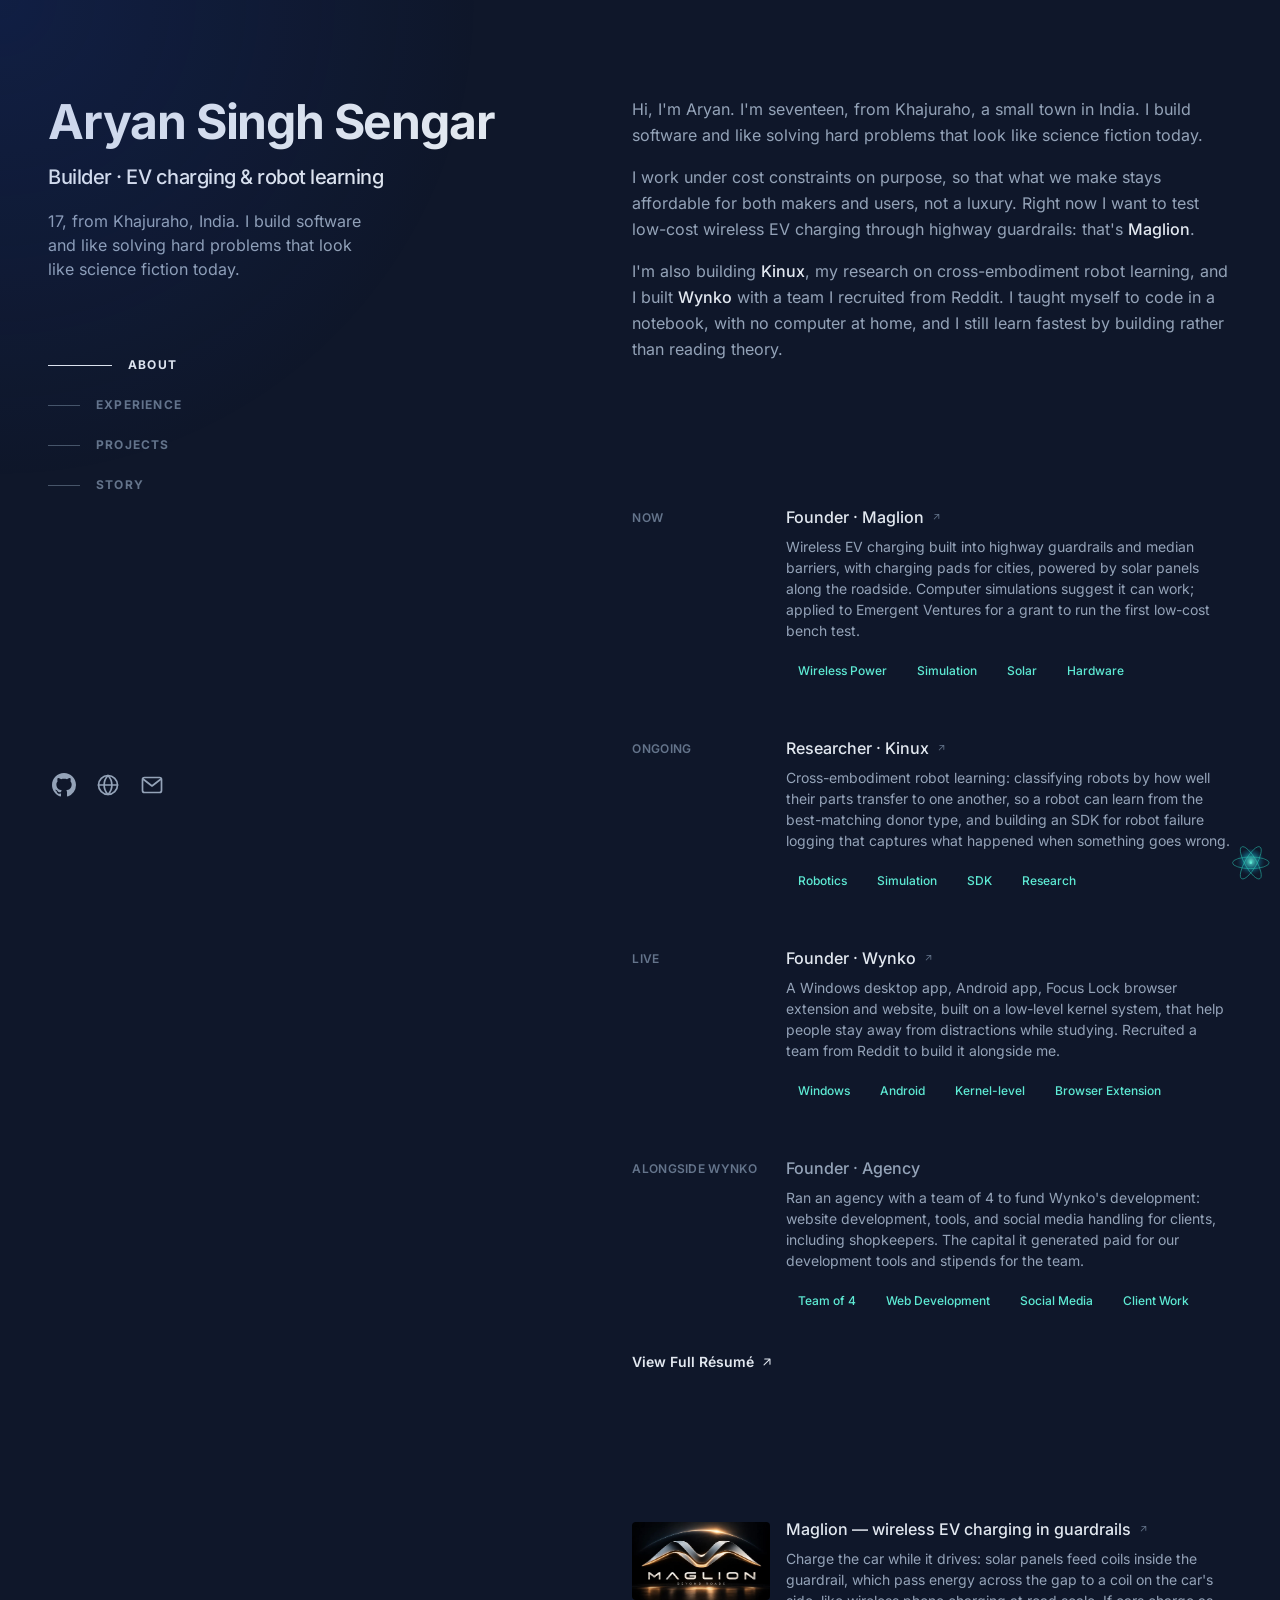
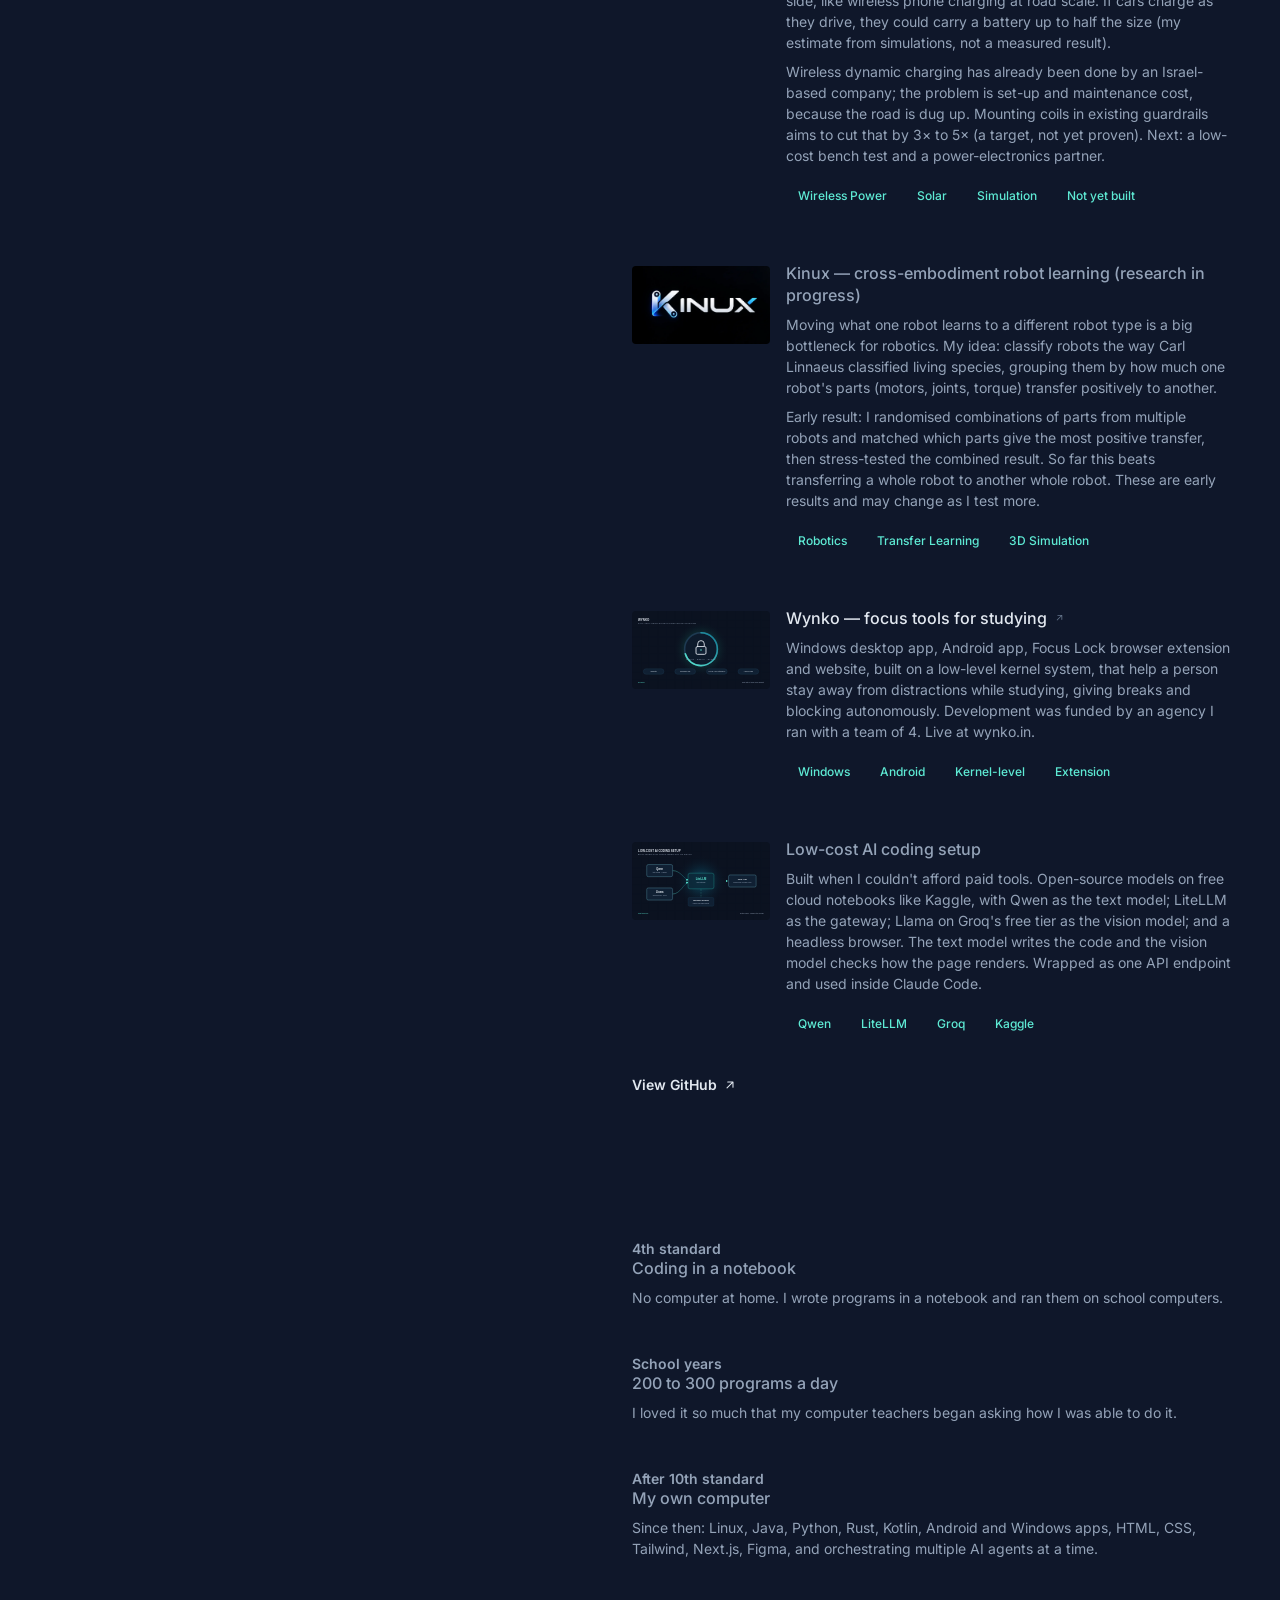
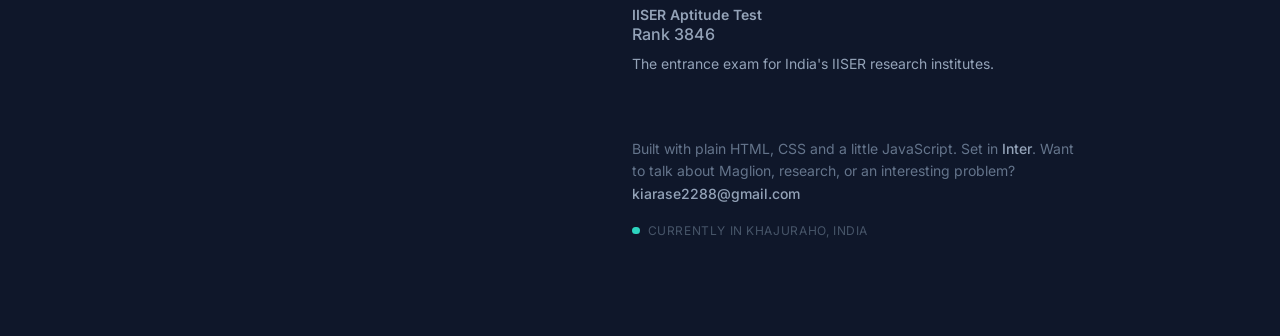
==== index.html @ 8db3374e "Name the robot learning research Kinux and add its logo Co-Authored-By: Claude Opus 5.5 <noreply@ant" ====
<!DOCTYPE html>
<html lang="en">
<head>
  <meta charset="utf-8" />
  <meta name="viewport" content="width=device-width, initial-scale=1" />
  <title>Aryan Singh Sengar — Builder</title>
  <meta name="description" content="Aryan Singh Sengar, 17, from Khajuraho, India. Building Maglion (wireless EV charging in highway guardrails), Wynko, and Kinux (cross-embodiment robot learning)." />
  <link rel="canonical" href="https://aryansengar.wynko.in/" />
  <meta name="theme-color" content="#0f172a" />
  <meta property="og:title" content="Aryan Singh Sengar — Builder" />
  <meta property="og:description" content="17-year-old builder from Khajuraho, India. Working on Maglion: wireless EV charging built into highway guardrails." />
  <meta property="og:url" content="https://aryansengar.wynko.in/" />
  <meta property="og:type" content="website" />
  <meta property="og:image" content="https://aryansengar.wynko.in/assets/maglion-hero.jpg" />
  <meta name="twitter:card" content="summary_large_image" />
  <link rel="icon" type="image/svg+xml" href="favicon.svg" />
  <link rel="preload" href="assets/fonts/inter-var.woff2" as="font" type="font/woff2" crossorigin />
  <link rel="stylesheet" href="assets/css/style.css" />
</head>
<body>
  <div class="spotlight" aria-hidden="true"></div>

  <div class="shell">
    <a class="skip-link" href="#content">Skip to Content</a>

    <div class="layout" id="layout">
      <header class="masthead">
        <div>
          <h1 class="name"><a href="#top" id="top">Aryan Singh Sengar</a></h1>
          <h2 class="role">Builder · EV charging &amp; robot learning</h2>
          <p class="tagline">
            17, from Khajuraho, India. I build software and like solving hard problems
            that look like science fiction today.
          </p>

          <nav class="section-nav" aria-label="In-page jump links">
            <ul>
              <li><a href="#about" class="nav-link is-active" data-section="about"><span class="nav-indicator" aria-hidden="true"></span><span class="nav-text">About</span></a></li>
              <li><a href="#experience" class="nav-link" data-section="experience"><span class="nav-indicator" aria-hidden="true"></span><span class="nav-text">Experience</span></a></li>
              <li><a href="#projects" class="nav-link" data-section="projects"><span class="nav-indicator" aria-hidden="true"></span><span class="nav-text">Projects</span></a></li>
              <li><a href="#story" class="nav-link" data-section="story"><span class="nav-indicator" aria-hidden="true"></span><span class="nav-text">Story</span></a></li>
            </ul>
          </nav>
        </div>

        <ul class="socials" aria-label="Links">
          <li>
            <a href="https://github.com/kratitocsy" target="_blank" rel="noreferrer noopener" aria-label="GitHub (opens in a new tab)" title="GitHub">
              <span class="sr-only">GitHub</span>
              <svg xmlns="http://www.w3.org/2000/svg" viewBox="0 0 16 16" fill="currentColor" aria-hidden="true"><path d="M8 0C3.58 0 0 3.58 0 8c0 3.54 2.29 6.53 5.47 7.59.4.07.55-.17.55-.38 0-.19-.01-.82-.01-1.49-2.01.37-2.53-.49-2.69-.94-.09-.23-.48-.94-.82-1.13-.28-.15-.68-.52-.01-.53.63-.01 1.08.58 1.23.82.72 1.21 1.87.87 2.33.66.07-.52.28-.87.51-1.07-1.78-.2-3.64-.89-3.64-3.95 0-.87.31-1.59.82-2.15-.08-.2-.36-1.02.08-2.12 0 0 .67-.21 2.2.82.64-.18 1.32-.27 2-.27.68 0 1.36.09 2 .27 1.53-1.04 2.2-.82 2.2-.82.44 1.1.16 1.92.08 2.12.51.56.82 1.27.82 2.15 0 3.07-1.87 3.75-3.65 3.95.29.25.54.73.54 1.48 0 1.07-.01 1.93-.01 2.2 0 .21.15.46.55.38A8.013 8.013 0 0 0 16 8c0-4.42-3.58-8-8-8Z"/></svg>
            </a>
          </li>
          <li>
            <a href="https://wynko.in" target="_blank" rel="noreferrer noopener" aria-label="Wynko (opens in a new tab)" title="Wynko">
              <span class="sr-only">Wynko</span>
              <svg xmlns="http://www.w3.org/2000/svg" viewBox="0 0 24 24" fill="none" stroke="currentColor" stroke-width="1.7" stroke-linecap="round" stroke-linejoin="round" aria-hidden="true"><circle cx="12" cy="12" r="9.5"/><path d="M2.5 12h19M12 2.5c2.6 2.7 3.9 5.9 3.9 9.5s-1.3 6.8-3.9 9.5c-2.6-2.7-3.9-5.9-3.9-9.5S9.4 5.2 12 2.5Z"/></svg>
            </a>
          </li>
          <li>
            <a href="mailto:kiarase2288@gmail.com" aria-label="Email" title="Email">
              <span class="sr-only">Email</span>
              <svg xmlns="http://www.w3.org/2000/svg" viewBox="0 0 24 24" fill="none" stroke="currentColor" stroke-width="1.7" stroke-linecap="round" stroke-linejoin="round" aria-hidden="true"><rect x="2.5" y="4.5" width="19" height="15" rx="2"/><path d="m3 6 9 7 9-7"/></svg>
            </a>
          </li>
        </ul>
      </header>

      <main id="content" class="content">
        <section id="about" class="section" aria-label="About me">
          <div class="section-head"><h2>About</h2></div>
          <div class="prose">
            <p>
              Hi, I'm Aryan. I'm seventeen, from Khajuraho, a small town in India. I build
              software and like solving hard problems that look like science fiction today.
            </p>
            <p>
              I work under cost constraints on purpose, so that what we make stays affordable
              for both makers and users, not a luxury. Right now I want to test low-cost wireless
              EV charging through highway guardrails: that's <a href="#projects">Maglion</a>.
            </p>
            <p>
              I'm also building <a href="#projects">Kinux</a>, my research on cross-embodiment robot learning, and I
              built <a href="https://wynko.in" target="_blank" rel="noreferrer noopener">Wynko</a>
              with a team I recruited from Reddit. I taught myself to code in a notebook, with
              no computer at home, and I still learn fastest by building rather than reading theory.
            </p>
          </div>
        </section>

        <section id="experience" class="section" aria-label="What I've done">
          <div class="section-head"><h2>Experience</h2></div>
          <div>
            <ol class="entry-list">
              <li>
                <article class="entry">
                  <header class="entry-date">Now</header>
                  <div class="entry-body">
                    <h3>
                      <a class="entry-link" href="#projects">
                        <span class="entry-title">Founder · <span class="entry-org">Maglion</span></span>
                      </a>
                    </h3>
                    <p>
                      Wireless EV charging built into highway guardrails and median barriers, with
                      charging pads for cities, powered by solar panels along the roadside. Computer
                      simulations suggest it can work; applied to Emergent Ventures for a grant to
                      run the first low-cost bench test.
                    </p>
                    <ul class="pills" aria-label="Areas">
                      <li>Wireless Power</li>
                      <li>Simulation</li>
                      <li>Solar</li>
                      <li>Hardware</li>
                    </ul>
                  </div>
                </article>
              </li>

              <li>
                <article class="entry">
                  <header class="entry-date">Ongoing</header>
                  <div class="entry-body">
                    <h3>
                      <a class="entry-link" href="#projects">
                        <span class="entry-title">Researcher · <span class="entry-org">Kinux</span></span>
                      </a>
                    </h3>
                    <p>
                      Cross-embodiment robot learning: classifying robots by how well their parts transfer to one another, so a robot
                      can learn from the best-matching donor type, and building an SDK for robot
                      failure logging that captures what happened when something goes wrong.
                    </p>
                    <ul class="pills" aria-label="Areas">
                      <li>Robotics</li>
                      <li>Simulation</li>
                      <li>SDK</li>
                      <li>Research</li>
                    </ul>
                  </div>
                </article>
              </li>

              <li>
                <article class="entry">
                  <header class="entry-date">Live</header>
                  <div class="entry-body">
                    <h3>
                      <a class="entry-link" href="https://wynko.in" target="_blank" rel="noreferrer noopener">
                        <span class="entry-title">Founder · <span class="entry-org">Wynko</span></span>
                      </a>
                    </h3>
                    <p>
                      A Windows desktop app, Android app, Focus Lock browser extension and website,
                      built on a low-level kernel system, that help people stay away from distractions
                      while studying. Recruited a team from Reddit to build it alongside me.
                    </p>
                    <ul class="pills" aria-label="Areas">
                      <li>Windows</li>
                      <li>Android</li>
                      <li>Kernel-level</li>
                      <li>Browser Extension</li>
                    </ul>
                  </div>
                </article>
              </li>

              <li>
                <article class="entry">
                  <header class="entry-date">Alongside Wynko</header>
                  <div class="entry-body">
                    <h3>
                      <span class="entry-title">Founder · <span class="entry-org">Agency</span></span>
                    </h3>
                    <p>
                      Ran an agency with a team of 4 to fund Wynko's development: website development,
                      tools, and social media handling for clients, including shopkeepers. The capital it
                      generated paid for our development tools and stipends for the team.
                    </p>
                    <ul class="pills" aria-label="Areas">
                      <li>Team of 4</li>
                      <li>Web Development</li>
                      <li>Social Media</li>
                      <li>Client Work</li>
                    </ul>
                  </div>
                </article>
              </li>
            </ol>

            <a class="inline-link" href="resume.html" target="_blank" rel="noreferrer noopener">
              View Full Résumé
              <svg xmlns="http://www.w3.org/2000/svg" viewBox="0 0 20 20" fill="currentColor" aria-hidden="true"><path fill-rule="evenodd" d="M5.22 14.78a.75.75 0 0 0 1.06 0l7.22-7.22v5.69a.75.75 0 0 0 1.5 0v-7.5a.75.75 0 0 0-.75-.75h-7.5a.75.75 0 0 0 0 1.5h5.69l-7.22 7.22a.75.75 0 0 0 0 1.06Z" clip-rule="evenodd"/></svg>
            </a>
          </div>
        </section>

        <section id="projects" class="section" aria-label="Selected projects">
          <div class="section-head"><h2>Projects</h2></div>
          <div>
            <ul class="entry-list project-list">
              <li>
                <article class="project">
                  <div class="project-body">
                    <h3>
                      <a class="entry-link" href="assets/maglion-concept.jpg" target="_blank" rel="noreferrer noopener">
                        <span class="entry-title">Maglion — wireless EV charging in guardrails</span>
                      </a>
                    </h3>
                    <p>
                      Charge the car while it drives: solar panels feed coils inside the guardrail,
                      which pass energy across the gap to a coil on the car's side, like wireless phone
                      charging at road scale. If cars charge as they drive, they could carry a battery
                      up to half the size (my estimate from simulations, not a measured result).
                    </p>
                    <p>
                      Wireless dynamic charging has already been done by an Israel-based company; the
                      problem is set-up and maintenance cost, because the road is dug up. Mounting coils
                      in existing guardrails aims to cut that by 3× to 5× (a target, not yet proven).
                      Next: a low-cost bench test and a power-electronics partner.
                    </p>
                    <ul class="pills" aria-label="Areas">
                      <li>Wireless Power</li>
                      <li>Solar</li>
                      <li>Simulation</li>
                      <li>Not yet built</li>
                    </ul>
                  </div>
                  <img class="project-thumb" src="assets/maglion-hero.jpg" alt="Maglion logo: Beyond Roads" width="1600" height="1067" />
                </article>
              </li>

              <li>
                <article class="project">
                  <div class="project-body">
                    <h3>
                      <span class="entry-title">Kinux — cross-embodiment robot learning (research in progress)</span>
                    </h3>
                    <p>
                      Moving what one robot learns to a different robot type is a big bottleneck for
                      robotics. My idea: classify robots the way Carl Linnaeus classified living species,
                      grouping them by how much one robot's parts (motors, joints, torque) transfer
                      positively to another.
                    </p>
                    <p>
                      Early result: I randomised combinations of parts from multiple robots and matched
                      which parts give the most positive transfer, then stress-tested the combined result.
                      So far this beats transferring a whole robot to another whole robot. These are early
                      results and may change as I test more.
                    </p>
                    <ul class="pills" aria-label="Areas">
                      <li>Robotics</li>
                      <li>Transfer Learning</li>
                      <li>3D Simulation</li>
                    </ul>
                  </div>
                  <img class="project-thumb" src="assets/img/kinux.webp" alt="Kinux logo" width="1600" height="800" loading="lazy" decoding="async" />
                </article>
              </li>

              <li>
                <article class="project">
                  <div class="project-body">
                    <h3>
                      <a class="entry-link" href="https://wynko.in" target="_blank" rel="noreferrer noopener">
                        <span class="entry-title">Wynko — focus tools for studying</span>
                      </a>
                    </h3>
                    <p>
                      Windows desktop app, Android app, Focus Lock browser extension and website, built
                      on a low-level kernel system, that help a person stay away from distractions while
                      studying, giving breaks and blocking autonomously. Development was funded by an
                      agency I ran with a team of 4. Live at wynko.in.
                    </p>
                    <ul class="pills" aria-label="Areas">
                      <li>Windows</li>
                      <li>Android</li>
                      <li>Kernel-level</li>
                      <li>Extension</li>
                    </ul>
                  </div>
                  <img class="project-thumb" src="assets/img/wynko.svg" alt="Wynko focus timer with a lock, across website, Windows, extension and Android" width="1600" height="900" loading="lazy" decoding="async" />
                </article>
              </li>

              <li>
                <article class="project">
                  <div class="project-body">
                    <h3>
                      <span class="entry-title">Low-cost AI coding setup</span>
                    </h3>
                    <p>
                      Built when I couldn't afford paid tools. Open-source models on free cloud notebooks
                      like Kaggle, with Qwen as the text model; LiteLLM as the gateway; Llama on Groq's
                      free tier as the vision model; and a headless browser. The text model writes the
                      code and the vision model checks how the page renders. Wrapped as one API endpoint
                      and used inside Claude Code.
                    </p>
                    <ul class="pills" aria-label="Tools">
                      <li>Qwen</li>
                      <li>LiteLLM</li>
                      <li>Groq</li>
                      <li>Kaggle</li>
                    </ul>
                  </div>
                  <img class="project-thumb" src="assets/img/ai-setup.svg" alt="Pipeline diagram: Qwen and Llama joined by LiteLLM, wrapped as one API" width="1600" height="900" loading="lazy" decoding="async" />
                </article>
              </li>
            </ul>

            <a class="inline-link" href="https://github.com/kratitocsy" target="_blank" rel="noreferrer noopener">
              View GitHub
              <svg xmlns="http://www.w3.org/2000/svg" viewBox="0 0 20 20" fill="currentColor" aria-hidden="true"><path fill-rule="evenodd" d="M5.22 14.78a.75.75 0 0 0 1.06 0l7.22-7.22v5.69a.75.75 0 0 0 1.5 0v-7.5a.75.75 0 0 0-.75-.75h-7.5a.75.75 0 0 0 0 1.5h5.69l-7.22 7.22a.75.75 0 0 0 0 1.06Z" clip-rule="evenodd"/></svg>
            </a>
          </div>
        </section>

        <section id="story" class="section" aria-label="My story">
          <div class="section-head"><h2>Story</h2></div>
          <div>
            <ul class="entry-list note-list">
              <li>
                <article class="note no-thumb">
                  <div class="note-body">
                    <p class="note-year">4th standard</p>
                    <h3><span class="entry-title">Coding in a notebook</span></h3>
                    <p>No computer at home. I wrote programs in a notebook and ran them on school computers.</p>
                  </div>
                </article>
              </li>
              <li>
                <article class="note no-thumb">
                  <div class="note-body">
                    <p class="note-year">School years</p>
                    <h3><span class="entry-title">200 to 300 programs a day</span></h3>
                    <p>I loved it so much that my computer teachers began asking how I was able to do it.</p>
                  </div>
                </article>
              </li>
              <li>
                <article class="note no-thumb">
                  <div class="note-body">
                    <p class="note-year">After 10th standard</p>
                    <h3><span class="entry-title">My own computer</span></h3>
                    <p>Since then: Linux, Java, Python, Rust, Kotlin, Android and Windows apps, HTML, CSS, Tailwind, Next.js, Figma, and orchestrating multiple AI agents at a time.</p>
                  </div>
                </article>
              </li>
              <li>
                <article class="note no-thumb">
                  <div class="note-body">
                    <p class="note-year">IISER Aptitude Test</p>
                    <h3><span class="entry-title">Rank 3846</span></h3>
                    <p>The entrance exam for India's IISER research institutes.</p>
                  </div>
                </article>
              </li>
            </ul>
          </div>
        </section>

        <footer class="site-footer">
          <p>
            Built with plain HTML, CSS and a little JavaScript. Set in
            <a href="https://rsms.me/inter/" target="_blank" rel="noreferrer noopener">Inter</a>.
            Want to talk about Maglion, research, or an interesting problem?
            <a href="mailto:kiarase2288@gmail.com">kiarase2288@gmail.com</a>
            <span class="footer-status"><span class="status-dot" aria-hidden="true"></span>Currently in Khajuraho, India</span>
          </p>
        </footer>
      </main>
    </div>
  </div>

  <div class="timetravel">
    <button class="timetravel-btn" type="button" id="timetravel-open" aria-haspopup="dialog" aria-expanded="false" aria-controls="timetravel-dialog">
      <span class="sr-only">Click to time travel</span>
      <svg class="timetravel-orb" xmlns="http://www.w3.org/2000/svg" viewBox="0 0 100 100" aria-hidden="true">
        <defs>
          <radialGradient id="orb" cx="50%" cy="45%" r="55%">
            <stop offset="0%" stop-color="#5eead4" stop-opacity=".95" />
            <stop offset="55%" stop-color="#0e7490" stop-opacity=".55" />
            <stop offset="100%" stop-color="#0f172a" stop-opacity="0" />
          </radialGradient>
        </defs>
        <circle cx="50" cy="50" r="34" fill="url(#orb)" />
        <g fill="none" stroke="currentColor" stroke-width="1.4" opacity=".8">
          <ellipse cx="50" cy="50" rx="44" ry="14" />
          <ellipse cx="50" cy="50" rx="44" ry="14" transform="rotate(60 50 50)" />
          <ellipse cx="50" cy="50" rx="44" ry="14" transform="rotate(120 50 50)" />
        </g>
        <circle cx="50" cy="50" r="3" fill="#5eead4" />
      </svg>
    </button>
  </div>

  <dialog class="dialog" id="timetravel-dialog" aria-labelledby="timetravel-title">
    <div class="dialog-inner">
      <button class="dialog-close" type="button" id="timetravel-close" aria-label="Close time travel dialog">
        <svg xmlns="http://www.w3.org/2000/svg" viewBox="0 0 20 20" fill="currentColor" aria-hidden="true"><path d="M6.28 5.22a.75.75 0 0 0-1.06 1.06L8.94 10l-3.72 3.72a.75.75 0 1 0 1.06 1.06L10 11.06l3.72 3.72a.75.75 0 1 0 1.06-1.06L11.06 10l3.72-3.72a.75.75 0 0 0-1.06-1.06L10 8.94Z"/></svg>
      </button>
      <p class="dialog-eyebrow">Time travel</p>
      <h2 id="timetravel-title">Where it started</h2>
      <p class="dialog-copy">
        Before this site, there was a notebook. I wrote programs on paper and ran them
        on school computers, years before I had a computer of my own.
      </p>
      <ol class="timeline">
        <li><span>4th std</span><p>Programs written in a notebook, run on school computers.</p></li>
        <li><span>School</span><p>200 to 300 programs a day, until teachers asked how.</p></li>
        <li><span>10th std+</span><p>My own computer. Wynko, and an agency with a team of 4 to fund it.</p></li>
        <li><span>Now</span><p>Maglion and Kinux. This page. You are here.</p></li>
      </ol>
      <div class="dialog-actions">
        <button class="btn btn-primary" type="button" id="retro-toggle" aria-pressed="false">Engage CRT mode</button>
        <button class="btn btn-ghost" type="button" id="timetravel-dismiss">Back to today</button>
      </div>
    </div>
  </dialog>

  <script src="assets/js/main.js" defer></script>
</body>
</html>
---- assets/css/style.css ----
@font-face {
  font-family: 'Inter';
  font-style: normal;
  font-weight: 100 900;
  font-display: swap;
  src: url('../fonts/inter-var.woff2') format('woff2-variations');
}

:root {
  --slate-900: 15 23 42;
  --slate-800: 30 41 59;
  --slate-700: 51 65 85;
  --slate-600: 71 85 105;
  --slate-500: 100 116 139;
  --slate-400: 148 163 184;
  --slate-300: 203 213 225;
  --slate-200: 226 232 240;
  --teal-300: 94 234 212;
  --teal-400: 45 212 191;
  --teal-900: 19 78 74;

  --bg: rgb(var(--slate-900));
  --text: rgb(var(--slate-400));
  --text-strong: rgb(var(--slate-200));
  --accent: rgb(var(--teal-300));
  --rule: rgb(var(--slate-600));

  --shell-max: 1280px;
  --pad-x: 1.5rem;
  --pad-y: 3rem;

  --ease: cubic-bezier(0.22, 1, 0.36, 1);

  --arrow: url("data:image/svg+xml,%3Csvg xmlns='http://www.w3.org/2000/svg' viewBox='0 0 20 20'%3E%3Cpath fill='black' fill-rule='evenodd' d='M5.22 14.78a.75.75 0 0 0 1.06 0l7.22-7.22v5.69a.75.75 0 0 0 1.5 0v-7.5a.75.75 0 0 0-.75-.75h-7.5a.75.75 0 0 0 0 1.5h5.69l-7.22 7.22a.75.75 0 0 0 0 1.06Z' clip-rule='evenodd'/%3E%3C/svg%3E");
}

@media (min-width: 768px) {
  :root { --pad-x: 3rem; --pad-y: 4rem; }
}

*,
*::before,
*::after { box-sizing: border-box; }

html {
  line-height: 1.5;
  -webkit-text-size-adjust: 100%;
  scroll-behavior: smooth;
}

body {
  margin: 0;
  background-color: var(--bg);
  color: var(--text);
  font-family: 'Inter', -apple-system, BlinkMacSystemFont, 'Segoe UI', Helvetica, Arial, sans-serif;
  font-size: 1rem;
  line-height: 1.625;
  -webkit-font-smoothing: antialiased;
  -moz-osx-font-smoothing: grayscale;
  overflow-x: hidden;
}

::selection {
  background-color: rgb(var(--teal-300));
  color: rgb(var(--teal-900));
}

h1, h2, h3, p, ul, ol, figure { margin: 0; }
ul, ol { padding: 0; list-style: none; }
img { max-width: 100%; height: auto; display: block; }
a { color: inherit; text-decoration: none; }
button { font: inherit; color: inherit; background: none; border: 0; cursor: pointer; }

.sr-only {
  position: absolute;
  width: 1px;
  height: 1px;
  padding: 0;
  margin: -1px;
  overflow: hidden;
  clip: rect(0, 0, 0, 0);
  white-space: nowrap;
  border-width: 0;
}

.skip-link {
  position: absolute;
  left: 0;
  top: 0;
  z-index: 60;
  transform: translateY(-120%);
  background-color: #eab308;
  color: rgb(var(--slate-900));
  padding: 0.75rem 1rem;
  font-size: 0.875rem;
  font-weight: 700;
  text-transform: uppercase;
  letter-spacing: 0.1em;
  border-radius: 0.25rem;
  transition: transform 0.15s var(--ease);
}
.skip-link:focus-visible { transform: translateY(0); }

:focus-visible {
  outline: 2px solid rgb(var(--teal-300));
  outline-offset: 3px;
  border-radius: 2px;
}

.spotlight {
  pointer-events: none;
  position: fixed;
  inset: 0;
  z-index: 30;
  transition: background 300ms linear;
  background: radial-gradient(
    600px circle at var(--spot-x, 0px) var(--spot-y, 0px),
    rgba(29, 78, 216, 0.15),
    transparent 80%
  );
}

.shell {
  position: relative;
  margin: 0 auto;
  min-height: 100vh;
  max-width: var(--shell-max);
  padding: var(--pad-y) var(--pad-x);
}

.layout {
  animation: fade-up 0.8s var(--ease) both;
}

@keyframes fade-up {
  from { opacity: 0; transform: translateY(6px); }
  to { opacity: 1; transform: none; }
}

/* ---------- Masthead ---------- */

.masthead .name {
  font-size: 2.25rem;
  line-height: 1.1;
  font-weight: 700;
  letter-spacing: -0.025em;
  color: var(--text-strong);
}
.masthead .name a { color: inherit; }

.masthead .role {
  margin-top: 0.75rem;
  font-size: 1.125rem;
  font-weight: 500;
  letter-spacing: -0.025em;
  color: var(--text-strong);
}

.masthead .tagline {
  margin-top: 1rem;
  max-width: 20rem;
  line-height: 1.5;
}

.section-nav { display: none; }
.section-nav ul { margin-top: 4rem; width: max-content; }
.nav-link {
  display: flex;
  align-items: center;
  padding: 0.75rem 0;
}
.nav-indicator {
  margin-right: 1rem;
  display: block;
  height: 1px;
  width: 2rem;
  background-color: rgb(var(--slate-600));
  transition: width 0.2s var(--ease), background-color 0.2s var(--ease);
}
.nav-text {
  font-size: 0.75rem;
  font-weight: 700;
  line-height: 1rem;
  text-transform: uppercase;
  letter-spacing: 0.1em;
  color: rgb(var(--slate-500));
  transition: color 0.2s var(--ease);
}
.nav-link:hover .nav-indicator,
.nav-link:focus-visible .nav-indicator {
  width: 4rem;
  background-color: rgb(var(--slate-200));
}
.nav-link:hover .nav-text,
.nav-link:focus-visible .nav-text { color: var(--text-strong); }

.nav-link.is-active .nav-indicator {
  width: 4rem;
  background-color: rgb(var(--slate-200));
}
.nav-link.is-active .nav-text { color: var(--text-strong); }

.socials {
  margin-top: 2rem;
  margin-left: 0.25rem;
  display: flex;
  align-items: center;
  flex-wrap: wrap;
  gap: 0 1.25rem;
}
.socials li { flex-shrink: 0; }
.socials a {
  display: block;
  color: rgb(var(--slate-400));
  transition: color 0.2s var(--ease), transform 0.2s var(--ease);
}
.socials a:hover { color: var(--text-strong); transform: translateY(-2px); }
.socials svg { height: 1.5rem; width: 1.5rem; }

/* ---------- Content ---------- */

.content { padding-top: 6rem; }

.section {
  margin-bottom: 4rem;
  scroll-margin-top: 4rem;
}
.section:last-of-type { margin-bottom: 0; }

.section-head {
  position: sticky;
  top: 0;
  z-index: 20;
  margin: 0 calc(var(--pad-x) * -1) 1rem;
  width: 100vw;
  padding: 1.25rem var(--pad-x);
  background-color: rgba(var(--slate-900), 0.75);
  backdrop-filter: blur(12px);
  -webkit-backdrop-filter: blur(12px);
}
.section-head h2 {
  font-size: 0.875rem;
  font-weight: 700;
  line-height: 1.25rem;
  text-transform: uppercase;
  letter-spacing: 0.1em;
  color: var(--text-strong);
}

.prose p { margin-bottom: 1rem; }
.prose p:last-child { margin-bottom: 0; }
.prose a {
  font-weight: 500;
  color: var(--text-strong);
  transition: color 0.2s var(--ease);
}
.prose a:hover { color: var(--accent); }

/* ---------- Experience / Projects ---------- */

.entry-list > li { margin-bottom: 3rem; }
.entry-list > li:last-child { margin-bottom: 0; }

.entry,
.project,
.note {
  position: relative;
  transition: opacity 0.2s var(--ease);
}

.entry::before,
.project::before,
.note::before {
  content: "";
  position: absolute;
  inset: -1rem -1.5rem;
  z-index: 0;
  display: none;
  border-radius: 0.375rem;
  transition: background-color 0.2s var(--ease), box-shadow 0.2s var(--ease);
  pointer-events: none;
}

.entry { display: grid; gap: 0.5rem; padding-bottom: 0.25rem; }

.entry-date {
  z-index: 10;
  margin: 0.25rem 0 0.5rem;
  font-size: 0.75rem;
  font-weight: 600;
  line-height: 1rem;
  text-transform: uppercase;
  letter-spacing: 0.025em;
  color: rgb(var(--slate-500));
}

.entry-body { z-index: 10; }

.entry-link {
  display: inline-flex;
  align-items: baseline;
  font-weight: 500;
  line-height: 1.25;
  color: var(--text-strong);
}
.entry-link .entry-title { transition: color 0.2s var(--ease); }
.entry-link .entry-org { display: inline-block; }

.entry-link::after {
  content: "";
  display: inline-block;
  height: 0.72em;
  width: 0.72em;
  margin-left: 0.4rem;
  background-color: rgb(var(--slate-500));
  -webkit-mask: var(--arrow) center / contain no-repeat;
  mask: var(--arrow) center / contain no-repeat;
  transform: translateY(-0.05em);
  transition: transform 0.2s var(--ease), background-color 0.2s var(--ease);
}
.entry-link:hover::after,
.entry-link:focus-visible::after {
  transform: translate(-2px, -0.28em);
  background-color: var(--accent);
}

.entry-body h3,
.project-body h3,
.note-body h3 {
  font-size: 1rem;
  font-weight: 500;
  line-height: 1.375;
}
.entry-body > p { margin-top: 0.5rem; font-size: 0.875rem; line-height: 1.5; }

.pills {
  margin-top: 0.5rem;
  display: flex;
  flex-wrap: wrap;
}
.pills li {
  margin-right: 0.375rem;
  margin-top: 0.5rem;
  display: flex;
  align-items: center;
  border-radius: 9999px;
  background-color: rgba(var(--teal-400), 0.1);
  padding: 0.25rem 0.75rem;
  font-size: 0.75rem;
  font-weight: 500;
  line-height: 1.25rem;
  color: var(--accent);
}

.inline-link {
  position: relative;
  margin-top: 2rem;
  display: inline-flex;
  align-items: center;
  font-size: 0.875rem;
  font-weight: 600;
  color: var(--text-strong);
}
.inline-link span { display: inline-block; }
.inline-link svg {
  margin-left: 0.35rem;
  height: 0.875rem;
  width: 0.875rem;
  transition: transform 0.2s var(--ease);
}
.inline-link:hover { color: var(--accent); }
.inline-link:hover svg { transform: translate(2px, -2px); }

/* ---------- Projects ---------- */

.project { display: grid; gap: 1rem; padding-bottom: 0.25rem; }

.project-body { z-index: 10; }
.project-body p { margin-top: 0.5rem; font-size: 0.875rem; line-height: 1.5; }

.project-thumb {
  z-index: 10;
  width: 100%;
  aspect-ratio: 16 / 9;
  object-fit: cover;
  border-radius: 0.25rem;
  border: 2px solid rgba(var(--slate-200), 0.1);
  transition: border-color 0.2s var(--ease), transform 0.3s var(--ease);
}

.project:hover .project-thumb { border-color: rgba(var(--slate-200), 0.3); }

/* ---------- Notes ---------- */

.note { display: grid; grid-template-columns: 2fr 6fr; gap: 1rem; align-items: center; transition: opacity 0.2s var(--ease); }
.note-thumb {
  z-index: 10;
  width: 100%;
  aspect-ratio: 16 / 9;
  object-fit: cover;
  border-radius: 0.25rem;
  border: 2px solid rgba(var(--slate-200), 0.1);
  transition: border-color 0.2s var(--ease);
}
.note:hover .note-thumb { border-color: rgba(var(--slate-200), 0.3); }
.note-body { z-index: 10; }
.note-year {
  margin-top: -0.25rem;
  font-size: 0.875rem;
  font-weight: 600;
  line-height: 1.5rem;
}
.note-body h3 { margin-top: -0.25rem; }

/* ---------- Hover group dimming (pointer only) ---------- */

@media (min-width: 1024px) and (hover: hover) {
  .entry::before,
  .project::before,
  .note::before { display: block; }

  .entry-list:hover > li > .entry,
  .entry-list:hover > li > .project,
  .entry-list:hover > li > .note { opacity: 0.5; }

  .entry-list > li:hover > .entry,
  .entry-list > li:hover > .project,
  .entry-list > li:hover > .note { opacity: 1; }

  .entry-list > li:hover > .entry::before,
  .entry-list > li:hover > .project::before,
  .entry-list > li:hover > .note::before {
    background-color: rgba(var(--slate-800), 0.5);
    box-shadow: inset 0 1px 0 0 rgba(148, 163, 184, 0.1);
    filter: drop-shadow(0 10px 8px rgba(0, 0, 0, 0.04)) drop-shadow(0 4px 3px rgba(0, 0, 0, 0.1));
  }
}

/* ---------- Footer ---------- */

.site-footer {
  max-width: 28rem;
  margin-top: 4rem;
  padding-bottom: 4rem;
  font-size: 0.875rem;
  line-height: 1.6;
  color: rgb(var(--slate-500));
}
.site-footer a {
  font-weight: 500;
  color: rgb(var(--slate-400));
  transition: color 0.2s var(--ease);
}
.site-footer a:hover { color: var(--accent); }

.footer-status {
  margin-top: 1rem;
  display: flex;
  align-items: center;
  gap: 0.5rem;
  font-size: 0.75rem;
  letter-spacing: 0.05em;
  text-transform: uppercase;
  color: rgb(var(--slate-600));
}
.status-dot {
  height: 0.45rem;
  width: 0.45rem;
  border-radius: 9999px;
  background-color: rgb(var(--teal-400));
  box-shadow: 0 0 0 4px rgba(var(--teal-400), 0.15);
  animation: pulse 2.8s var(--ease) infinite;
}
@keyframes pulse {
  0%, 100% { box-shadow: 0 0 0 3px rgba(var(--teal-400), 0.16); }
  50% { box-shadow: 0 0 0 7px rgba(var(--teal-400), 0.03); }
}

/* ---------- Time travel ---------- */

.timetravel { position: fixed; right: 0.5rem; bottom: 0.5rem; z-index: 40; }

.timetravel-btn {
  display: inline-flex;
  align-items: center;
  padding: 1rem 0.5rem;
  color: rgb(var(--slate-400));
  transition: color 0.2s var(--ease), transform 0.3s var(--ease);
}
.timetravel-btn:hover { color: var(--accent); transform: translateY(-8px); }
.timetravel-orb {
  height: 2.6rem;
  width: 2.6rem;
  color: rgb(var(--teal-400));
  filter: drop-shadow(0 0 12px rgba(var(--teal-400), 0.45));
  animation: orbit 14s linear infinite;
}
@keyframes orbit { to { transform: rotate(360deg); } }

.dialog {
  width: min(34rem, calc(100vw - 2rem));
  padding: 0;
  border: 1px solid rgba(var(--slate-200), 0.12);
  border-radius: 0.75rem;
  background-color: rgba(2, 6, 23, 0.92);
  color: var(--text);
  box-shadow: 0 30px 80px -20px rgba(0, 0, 0, 0.8);
  opacity: 0;
  transform: translateY(12px) scale(0.98);
  transition: opacity 0.35s var(--ease), transform 0.35s var(--ease);
}
.dialog[open] { opacity: 1; transform: translateY(0) scale(1); }
.dialog::backdrop {
  background-color: rgba(2, 6, 23, 0.7);
  backdrop-filter: blur(6px);
  -webkit-backdrop-filter: blur(6px);
}

.dialog-inner { position: relative; padding: 2rem; }
.dialog-close {
  position: absolute;
  right: 1rem;
  top: 1rem;
  padding: 0.25rem;
  border-radius: 0.375rem;
  color: rgb(var(--slate-500));
  transition: color 0.2s var(--ease), background-color 0.2s var(--ease);
}
.dialog-close:hover { color: var(--text-strong); background-color: rgba(var(--slate-800), 0.8); }
.dialog-close svg { height: 1.25rem; width: 1.25rem; }

.dialog-eyebrow {
  font-size: 0.7rem;
  font-weight: 700;
  text-transform: uppercase;
  letter-spacing: 0.16em;
  color: var(--accent);
}
.dialog h2 {
  margin-top: 0.5rem;
  font-size: 1.5rem;
  font-weight: 600;
  letter-spacing: -0.02em;
  color: var(--text-strong);
}
.dialog-copy { margin-top: 0.75rem; font-size: 0.9rem; }

.timeline { margin-top: 1.5rem; border-left: 1px solid rgba(var(--slate-700), 0.9); }
.timeline li {
  position: relative;
  padding: 0 0 1rem 1.25rem;
  font-size: 0.875rem;
}
.timeline li::before {
  content: "";
  position: absolute;
  left: -3px;
  top: 0.55rem;
  height: 5px;
  width: 5px;
  border-radius: 9999px;
  background-color: rgb(var(--slate-600));
}
.timeline li:last-child { padding-bottom: 0; }
.timeline li:last-child::before { background-color: var(--accent); }
.timeline span {
  display: block;
  font-size: 0.7rem;
  font-weight: 700;
  letter-spacing: 0.12em;
  color: rgb(var(--slate-500));
}
.timeline p { margin-top: 0.15rem; }
.timeline code {
  font-family: ui-monospace, SFMono-Regular, Menlo, monospace;
  font-size: 0.8em;
  color: var(--accent);
}

.dialog-actions { margin-top: 1.75rem; display: flex; flex-wrap: wrap; gap: 0.75rem; }
.btn {
  border-radius: 0.375rem;
  padding: 0.5rem 0.9rem;
  font-size: 0.8rem;
  font-weight: 600;
  letter-spacing: 0.02em;
  transition: background-color 0.2s var(--ease), color 0.2s var(--ease), border-color 0.2s var(--ease);
}
.btn-primary {
  background-color: rgba(var(--teal-400), 0.12);
  color: var(--accent);
  border: 1px solid rgba(var(--teal-400), 0.35);
}
.btn-primary:hover { background-color: rgba(var(--teal-400), 0.22); }
.btn-primary[aria-pressed="true"] {
  background-color: rgb(var(--teal-300));
  color: rgb(var(--teal-900));
  border-color: rgb(var(--teal-300));
}
.btn-ghost {
  border: 1px solid rgba(var(--slate-600), 0.7);
  color: rgb(var(--slate-300));
}
.btn-ghost:hover { border-color: rgb(var(--slate-400)); color: var(--text-strong); }

/* ---------- CRT retro mode ---------- */

body.retro {
  --bg: #04150f;
  --text: #7dffb2;
  --text-strong: #c7ffdd;
  --accent: #7dffb2;
}
body.retro .shell,
body.retro .timetravel {
  text-shadow: 0 0 6px rgba(125, 255, 178, 0.45);
}
body.retro::after {
  content: "";
  position: fixed;
  inset: 0;
  z-index: 50;
  pointer-events: none;
  background: repeating-linear-gradient(
    to bottom,
    rgba(0, 0, 0, 0.22) 0px,
    rgba(0, 0, 0, 0.22) 1px,
    transparent 1px,
    transparent 3px
  );
  mix-blend-mode: multiply;
}
body.retro .spotlight { background: radial-gradient(700px circle at 50% 0%, rgba(45, 212, 191, 0.12), transparent 70%); }
body.retro .pills li { background-color: rgba(125, 255, 178, 0.12); }

/* ---------- Responsive ---------- */

@media (min-width: 640px) {
  .masthead .name { font-size: 3rem; }
  .masthead .role { font-size: 1.25rem; }
  .section { margin-bottom: 6rem; }
  .entry { grid-template-columns: repeat(8, minmax(0, 1fr)); column-gap: 2rem; }
  .entry-date { grid-column: span 2; }
  .entry-body { grid-column: span 6; }
  .project { grid-template-columns: repeat(8, minmax(0, 1fr)); column-gap: 2rem; }
  .project-body { order: 2; grid-column: span 6; }
  .project-thumb { order: 1; grid-column: span 2; transform: translateY(0.25rem); }
  .site-footer { padding-bottom: 0; }
}

@media (min-width: 768px) {
  .section { margin-bottom: 6rem; }
  .project, .entry { column-gap: 1rem; }
}

@media (min-width: 1024px) {
  .shell { padding-top: 0; padding-bottom: 0; }
  .layout {
    display: flex;
    justify-content: space-between;
    gap: 1rem;
  }

  .masthead {
    position: sticky;
    top: 0;
    display: flex;
    flex-direction: column;
    justify-content: space-between;
    max-height: 100vh;
    width: 48%;
    padding: 6rem 0;
    flex-shrink: 0;
  }
  .section-nav { display: block; }

  .spotlight { position: absolute; }

  .content {
    width: 52%;
    padding: 6rem 0;
  }

  .section { margin-bottom: 9rem; scroll-margin-top: 6rem; }
  .section-head {
    position: relative;
    top: auto;
    margin: 0;
    width: 100%;
    padding: 0;
    background: none;
    backdrop-filter: none;
    -webkit-backdrop-filter: none;
    opacity: 0;
    height: 0;
    overflow: hidden;
  }

  .entry::before,
  .project::before,
  .note::before { inset: -1rem -1.5rem; }

  .timetravel { right: 0; bottom: 0; }
}

@media (min-width: 1280px) {
  .section-head { opacity: 0; }
}

@media (prefers-reduced-motion: reduce) {
  html { scroll-behavior: auto; }
  *, *::before, *::after {
    animation-duration: 0.001ms !important;
    animation-iteration-count: 1 !important;
    transition-duration: 0.001ms !important;
  }
}

/* ---------- Story entries (no thumbnail) ---------- */

.note.no-thumb { grid-template-columns: 1fr; }
.note-body p:not(.note-year) { margin-top: 0.5rem; font-size: 0.875rem; line-height: 1.5; }
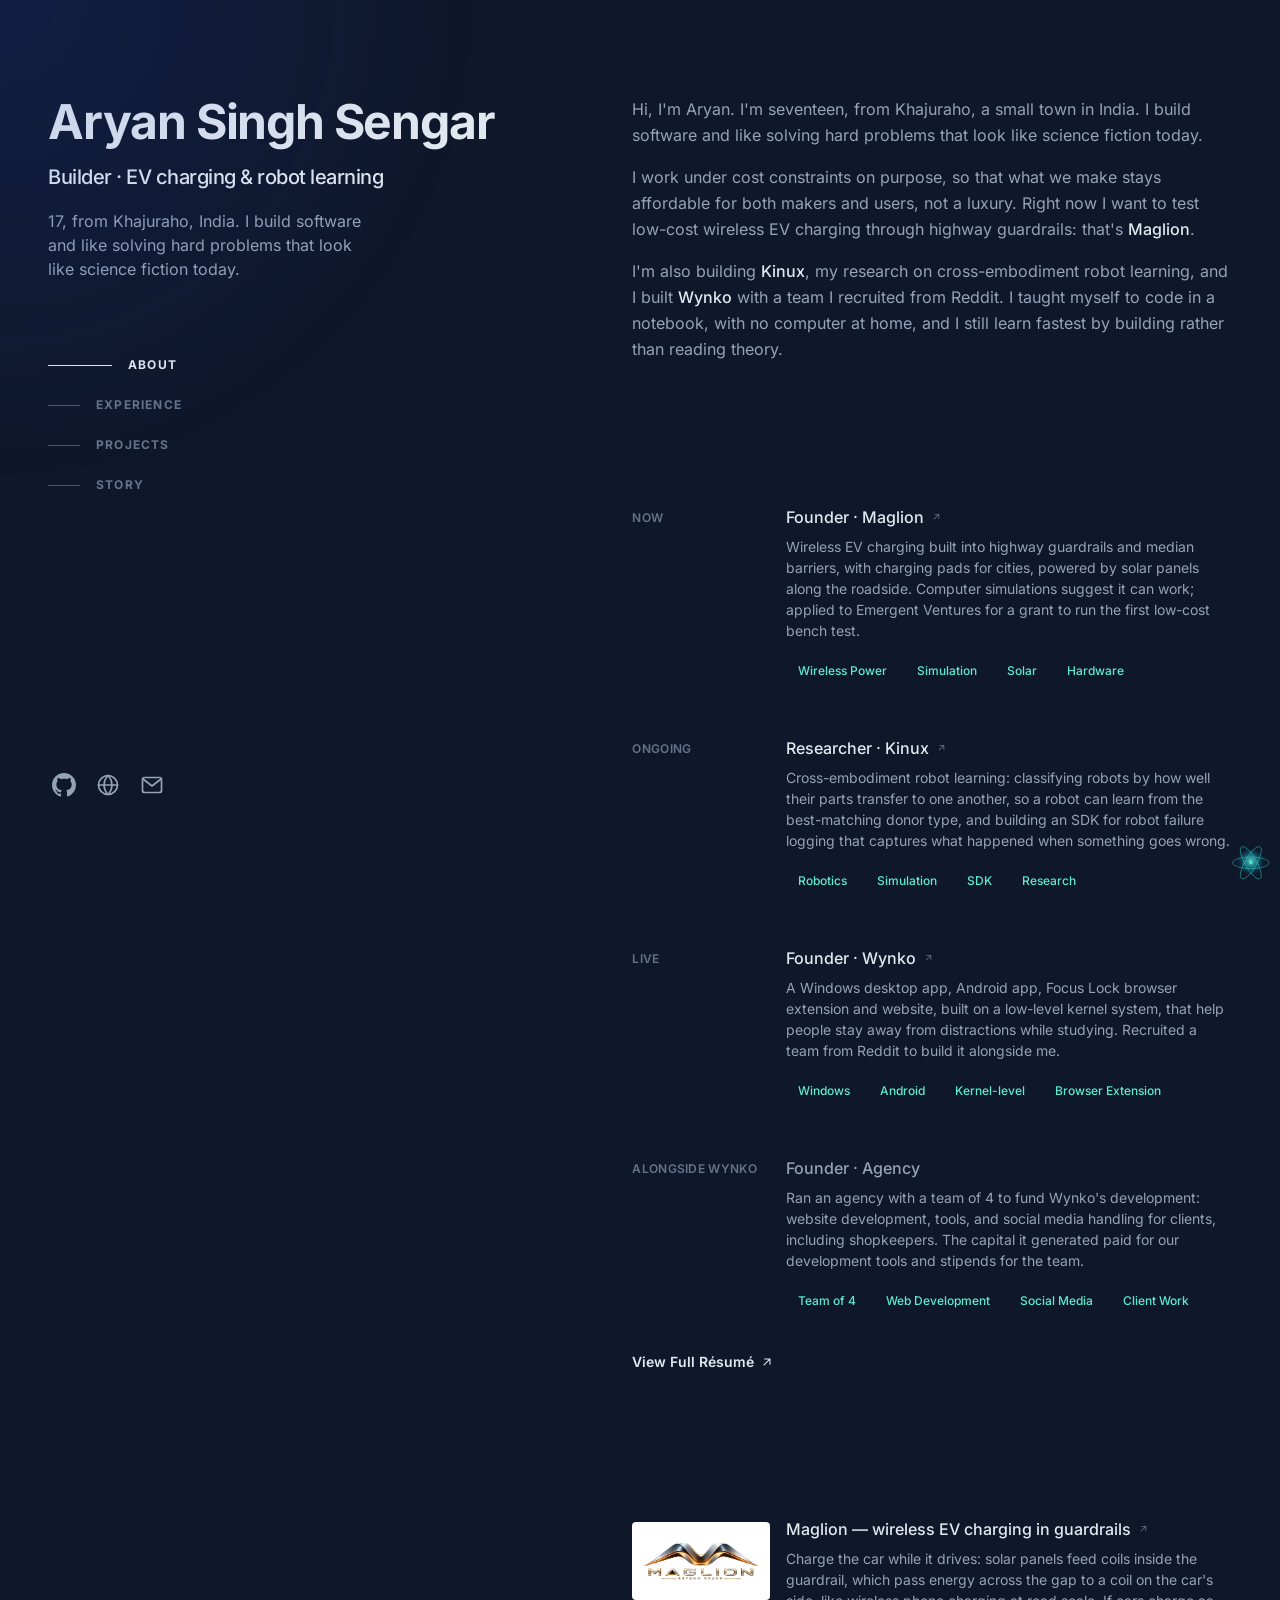
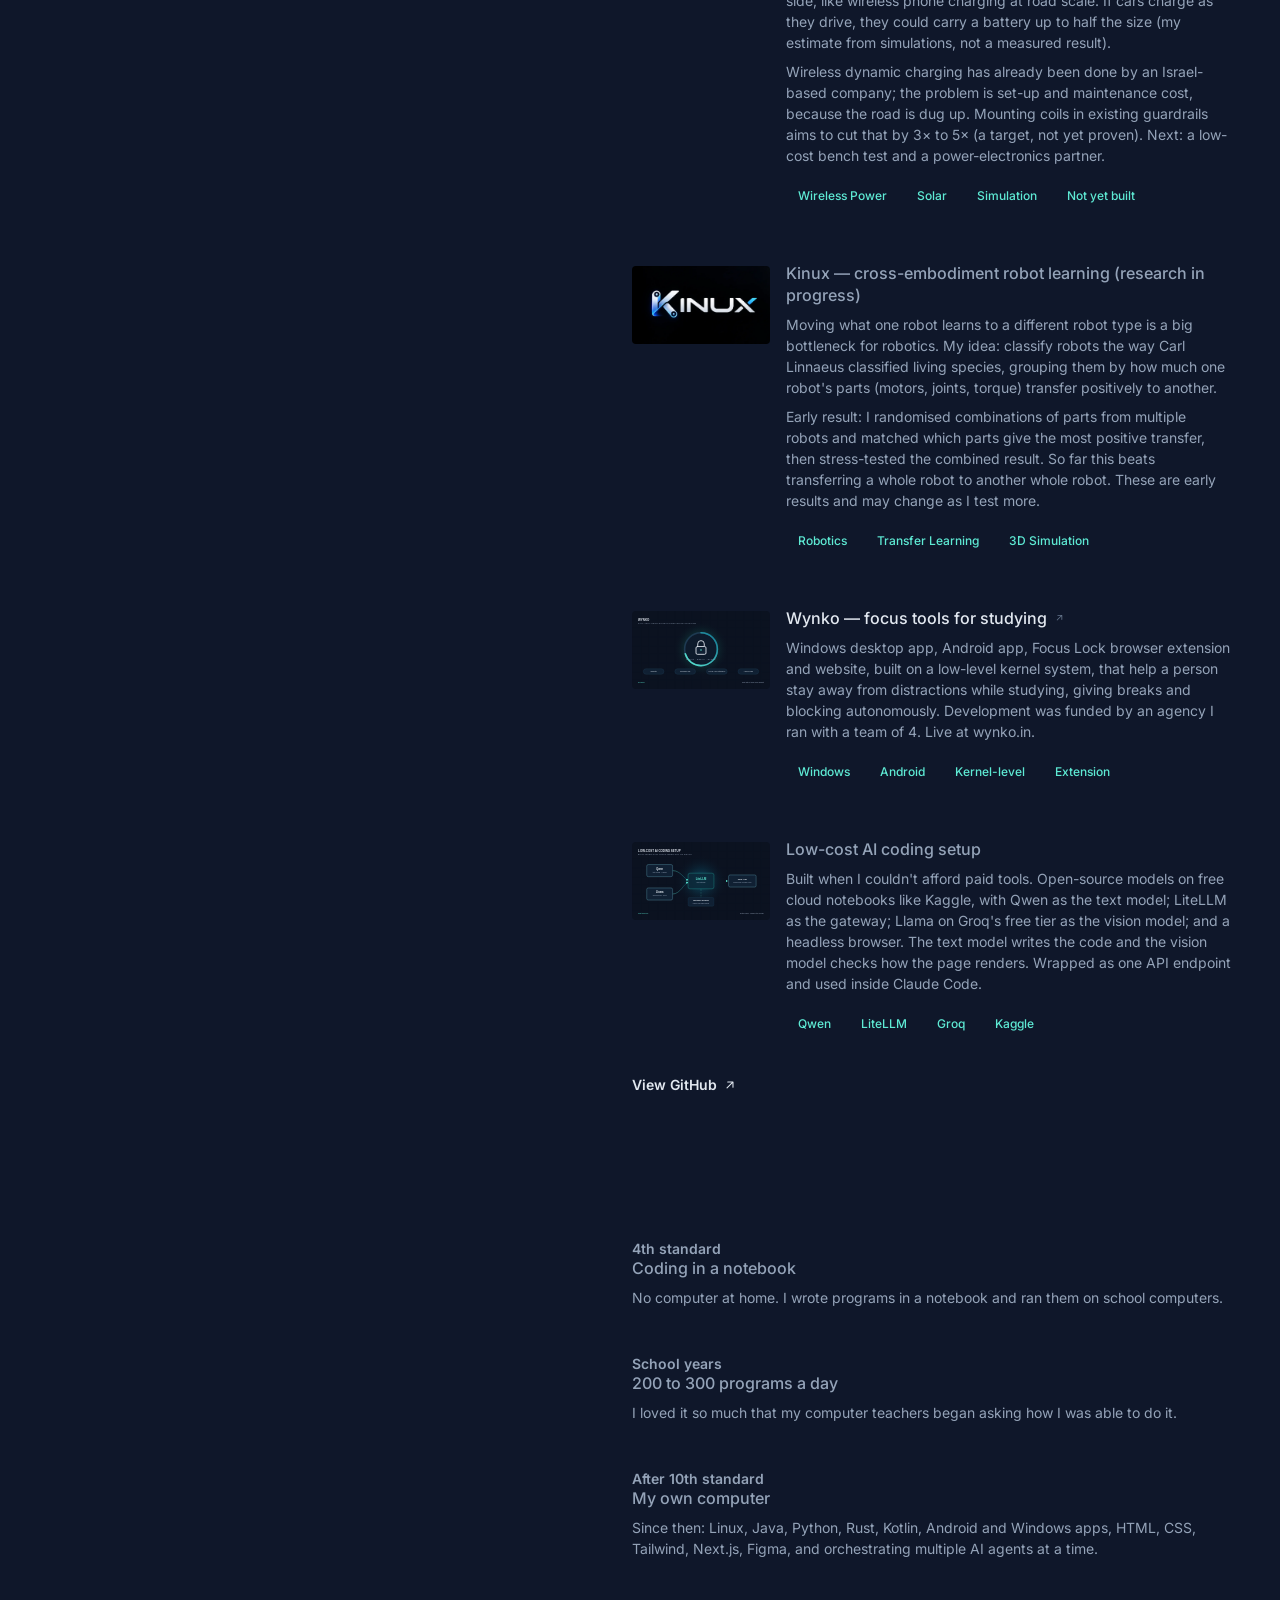
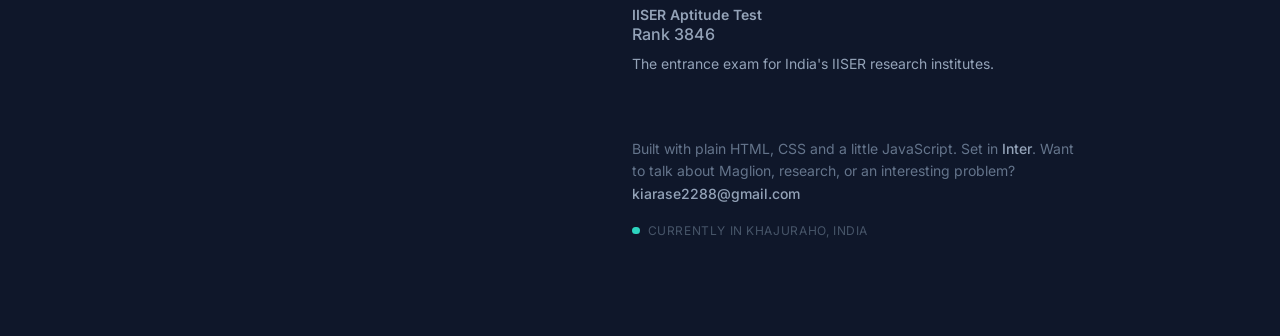
==== commit 3aee8c3c: "Use new Maglion logo for the project thumbnail Co-Authored-By: Claude Opus 5.5 <noreply@anthropic.co" ====
--- a/index.html
+++ b/index.html
@@ -225,7 +225,7 @@
                       <li>Not yet built</li>
                     </ul>
                   </div>
-                  <img class="project-thumb" src="assets/maglion-hero.jpg" alt="Maglion logo: Beyond Roads" width="1600" height="1067" />
+                  <img class="project-thumb" src="assets/img/maglion-logo-card.webp" alt="Maglion logo: Beyond Roads" width="1600" height="900" />
                 </article>
               </li>
 
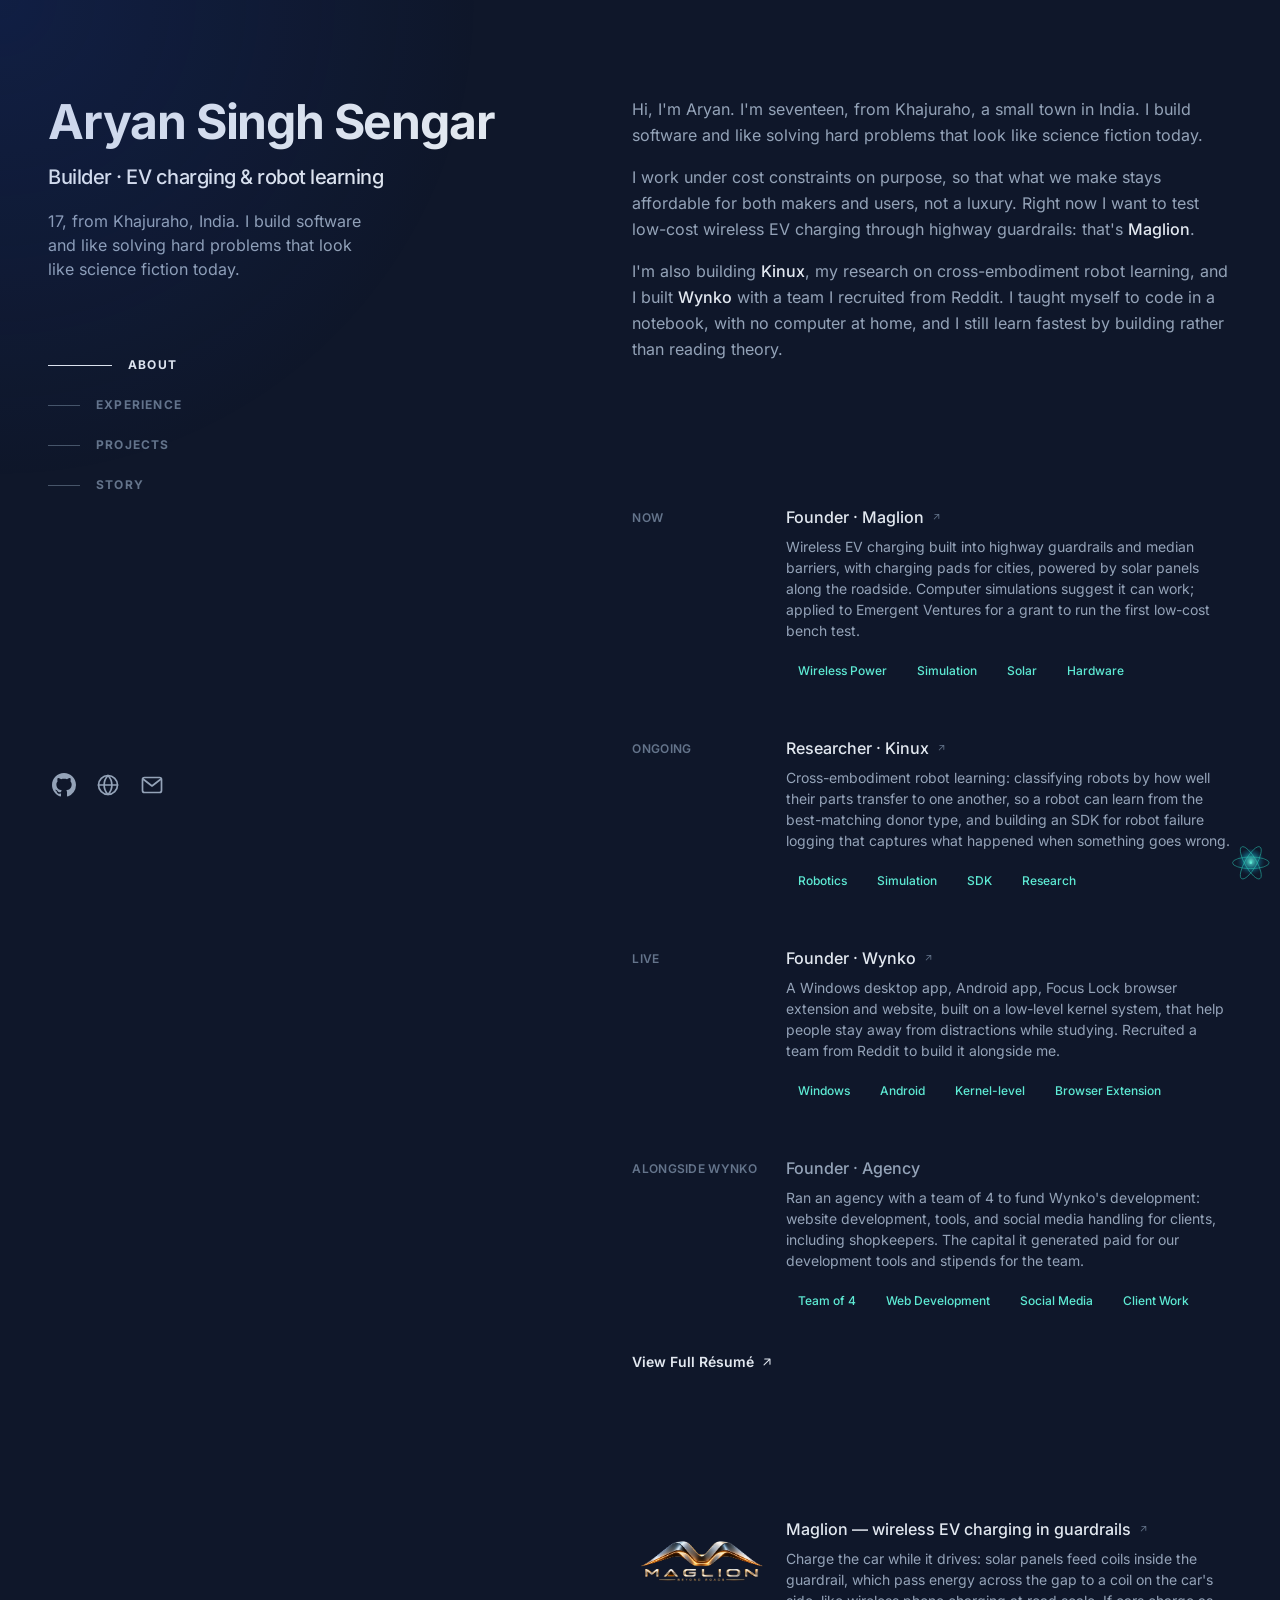
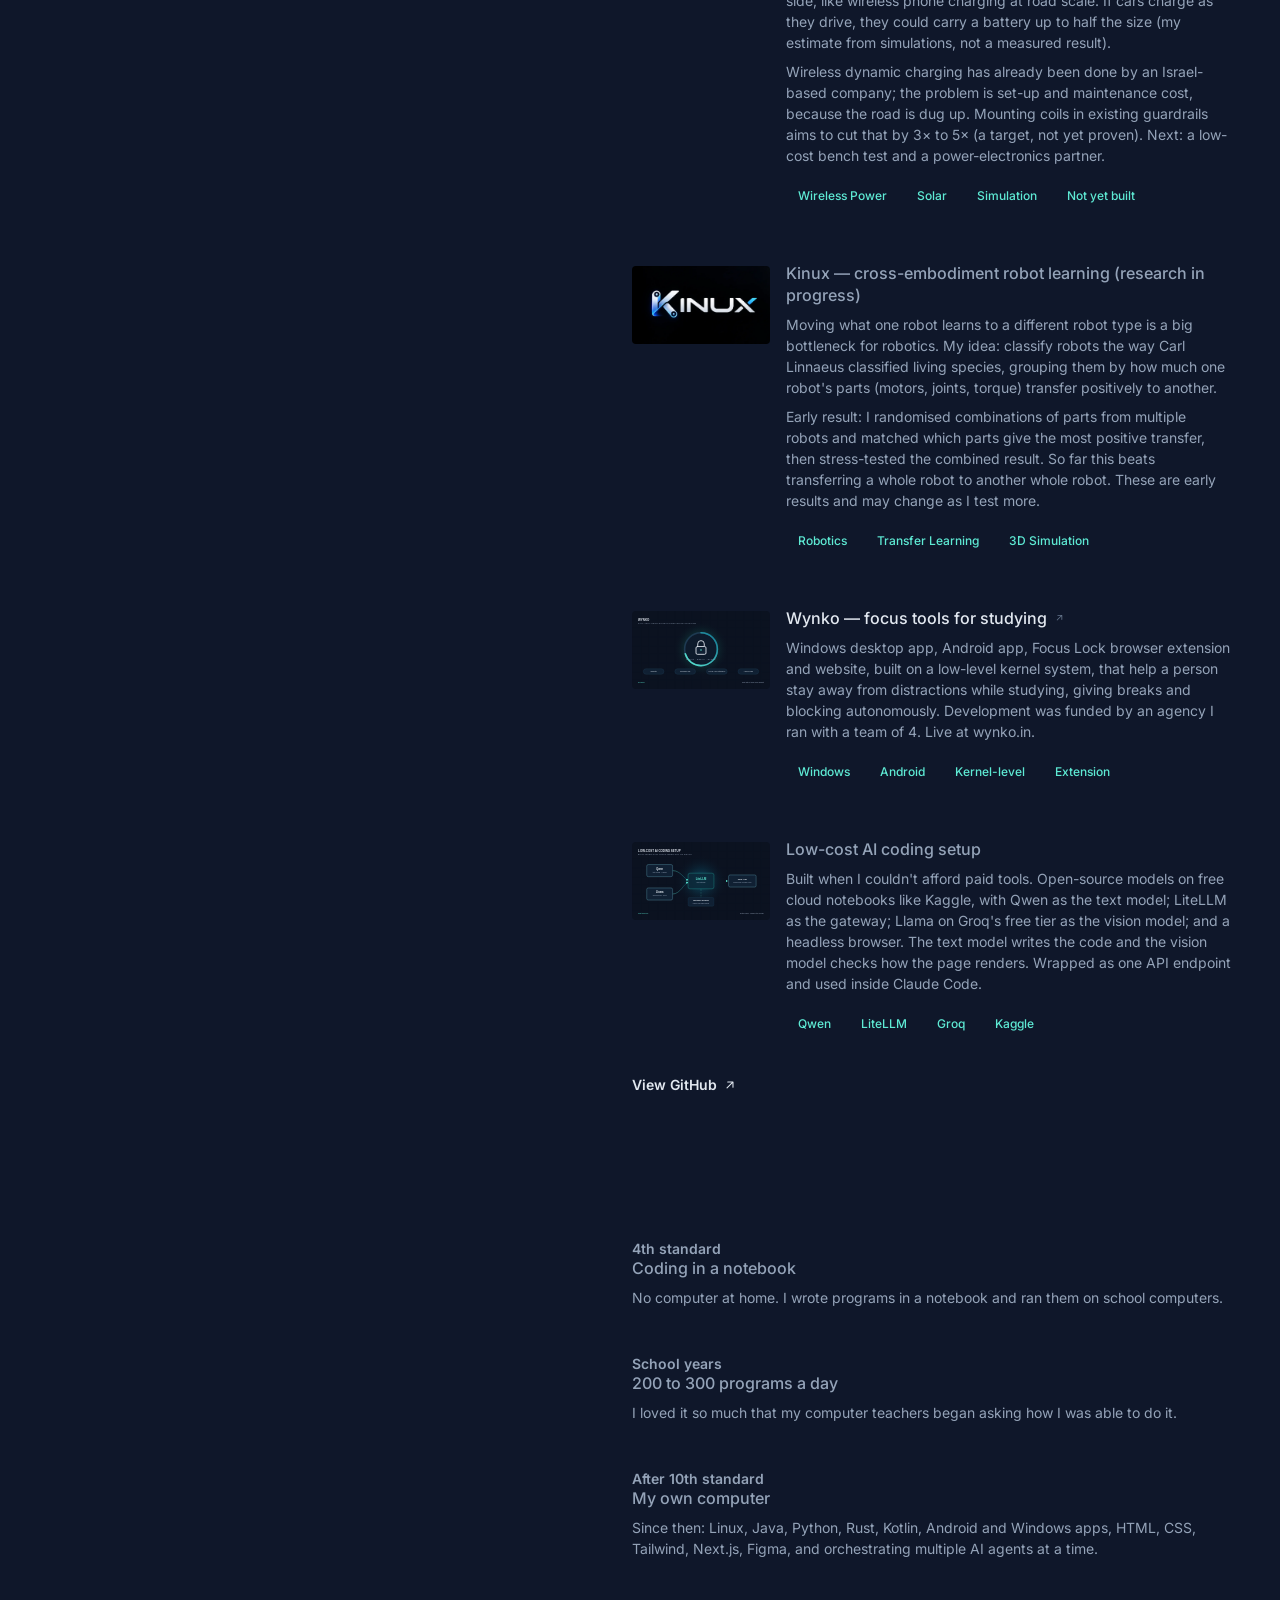
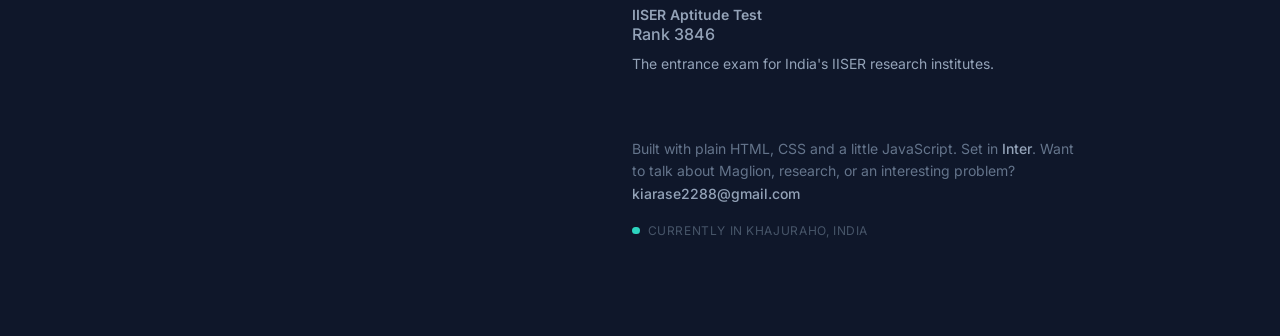
==== commit 7af8f5ac: "Show Maglion logo on a transparent background Co-Authored-By: Claude Opus 5.5 <noreply@anthropic.com" ====
--- a/index.html
+++ b/index.html
@@ -225,7 +225,7 @@
                       <li>Not yet built</li>
                     </ul>
                   </div>
-                  <img class="project-thumb" src="assets/img/maglion-logo-card.webp" alt="Maglion logo: Beyond Roads" width="1600" height="900" />
+                  <img class="project-thumb logo-thumb" src="assets/img/maglion-logo.webp" alt="Maglion logo: Beyond Roads" width="1600" height="900" />
                 </article>
               </li>
 
--- a/assets/css/style.css
+++ b/assets/css/style.css
@@ -720,3 +720,7 @@
 
 .note.no-thumb { grid-template-columns: 1fr; }
 .note-body p:not(.note-year) { margin-top: 0.5rem; font-size: 0.875rem; line-height: 1.5; }
+
+/* Logo thumbnails sit straight on the page, no frame */
+.project-thumb.logo-thumb { object-fit: contain; border-color: transparent; }
+.project:hover .project-thumb.logo-thumb { border-color: transparent; }
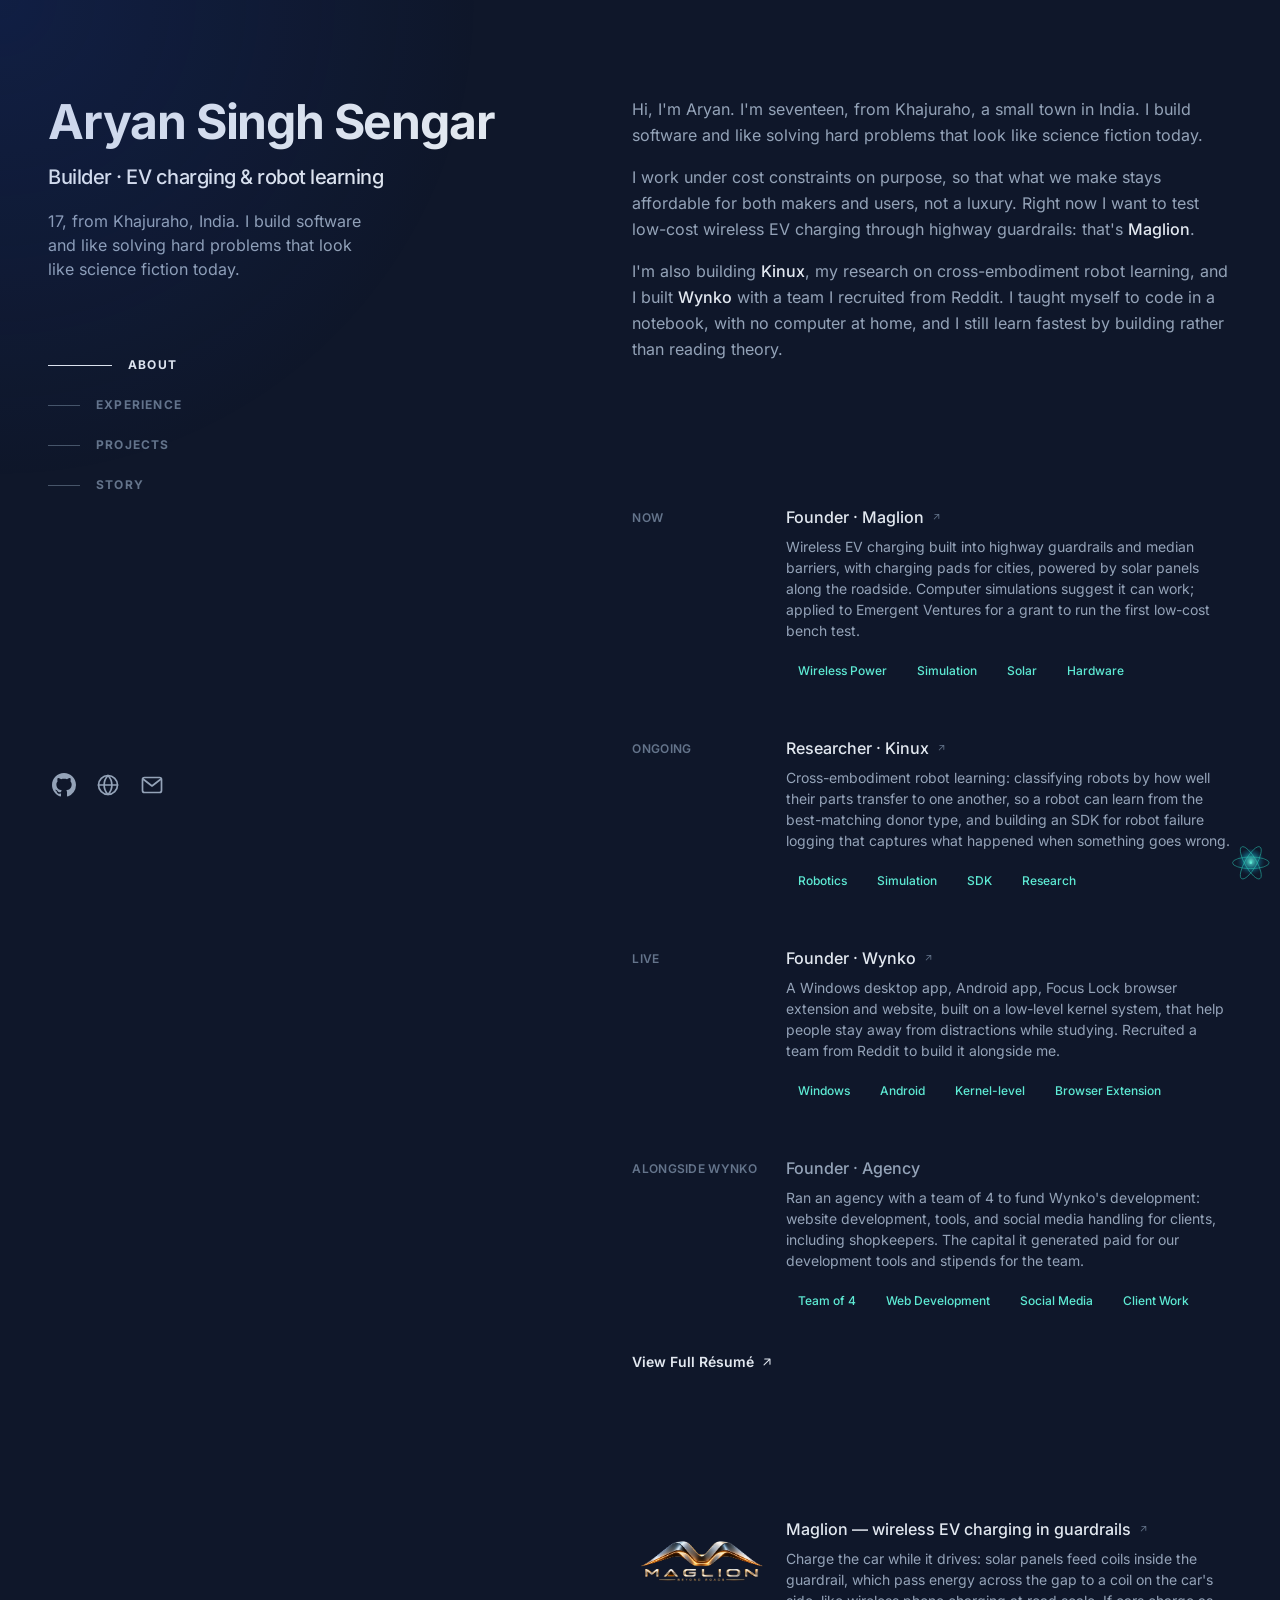
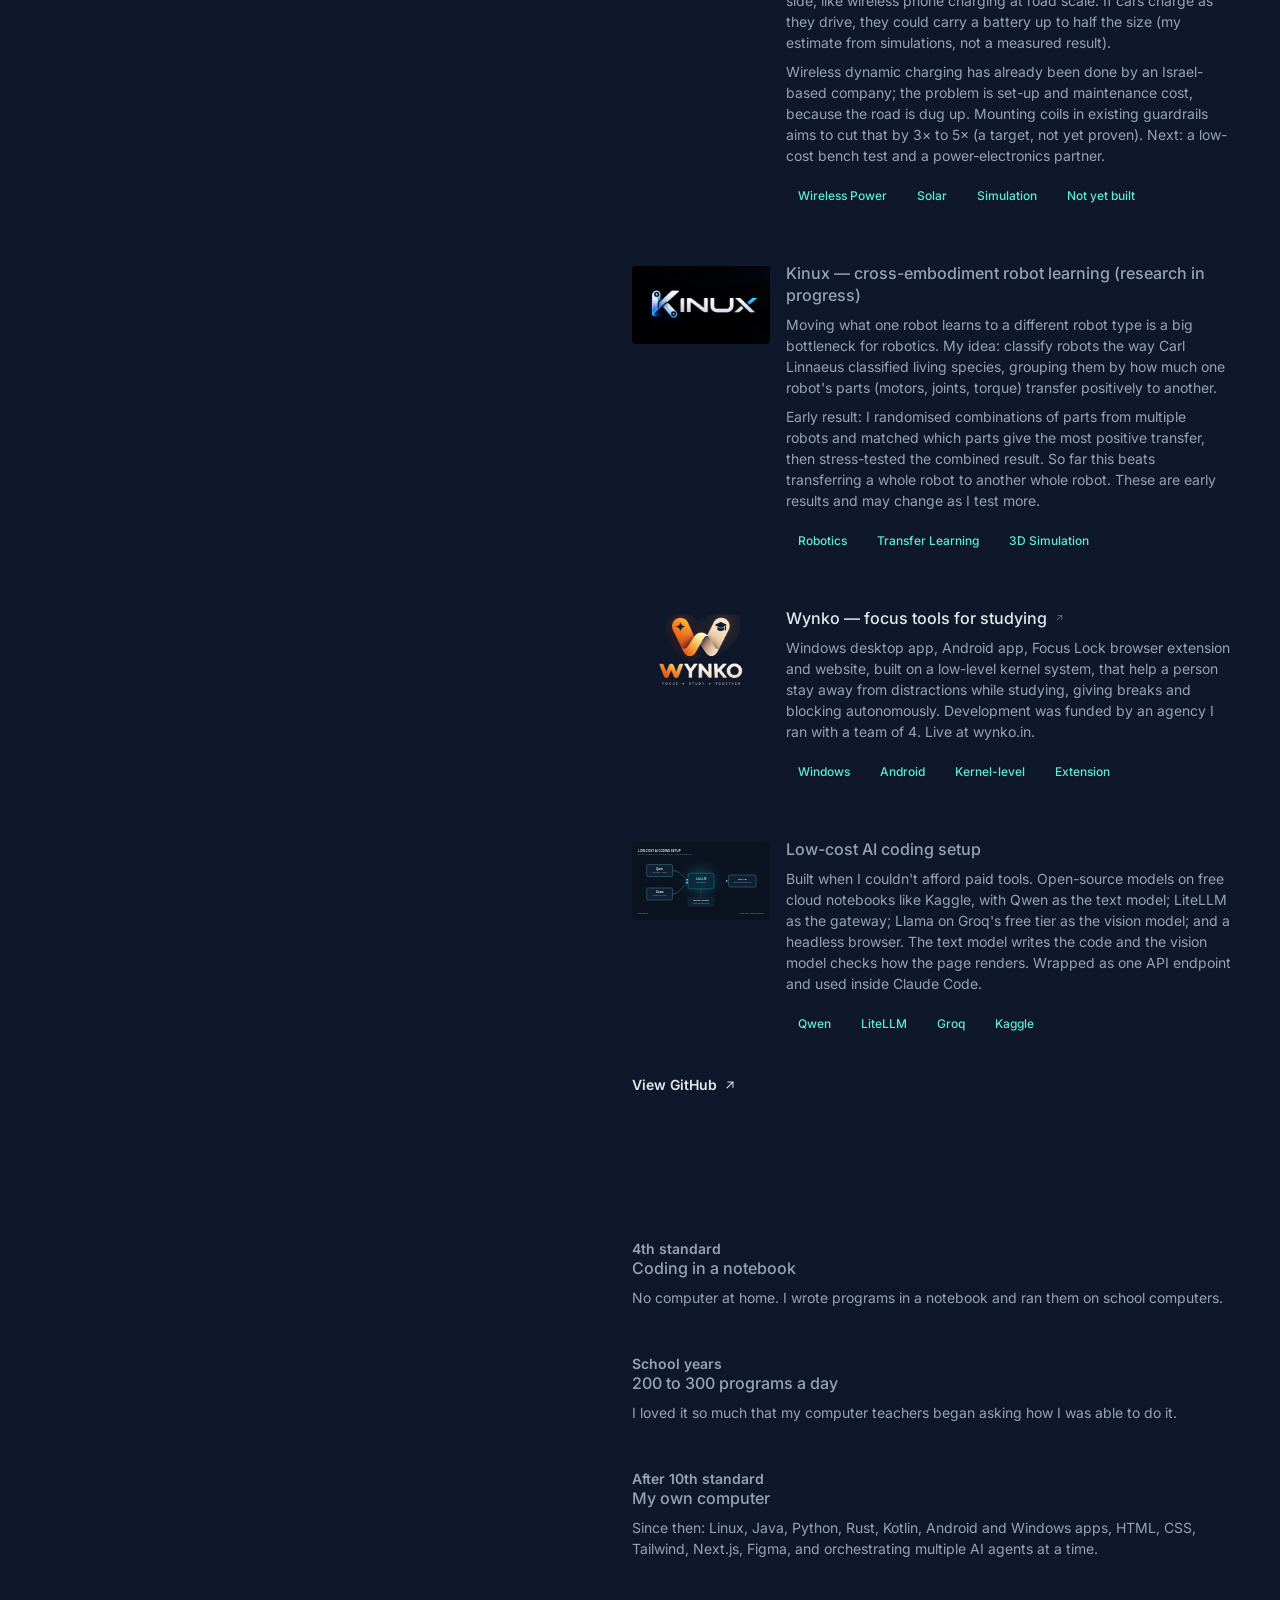
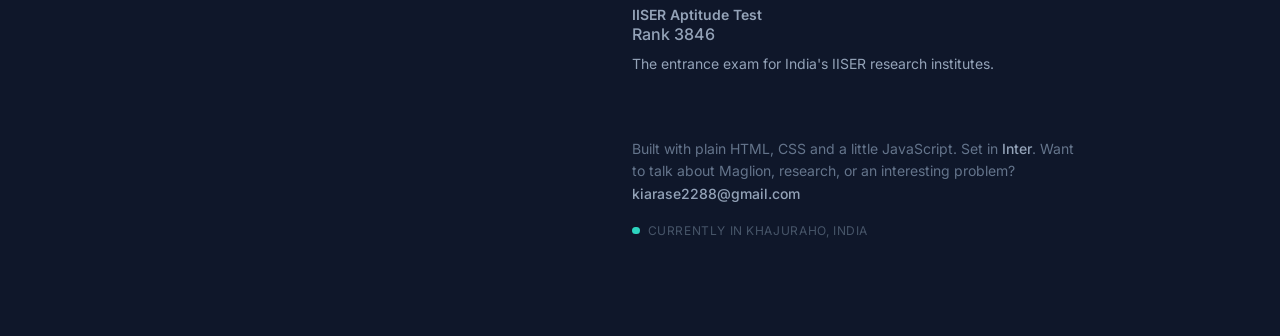
==== commit dc7b085e: "Use the real Wynko logo for the Wynko project Taken from the Wynko codebase (wynko-lockup.png), tran" ====
--- a/index.html
+++ b/index.html
@@ -278,7 +278,7 @@
                       <li>Extension</li>
                     </ul>
                   </div>
-                  <img class="project-thumb" src="assets/img/wynko.svg" alt="Wynko focus timer with a lock, across website, Windows, extension and Android" width="1600" height="900" loading="lazy" decoding="async" />
+                  <img class="project-thumb logo-thumb" src="assets/img/wynko-logo.webp" alt="Wynko logo: Focus, Study, Together" width="1600" height="900" loading="lazy" decoding="async" />
                 </article>
               </li>
 
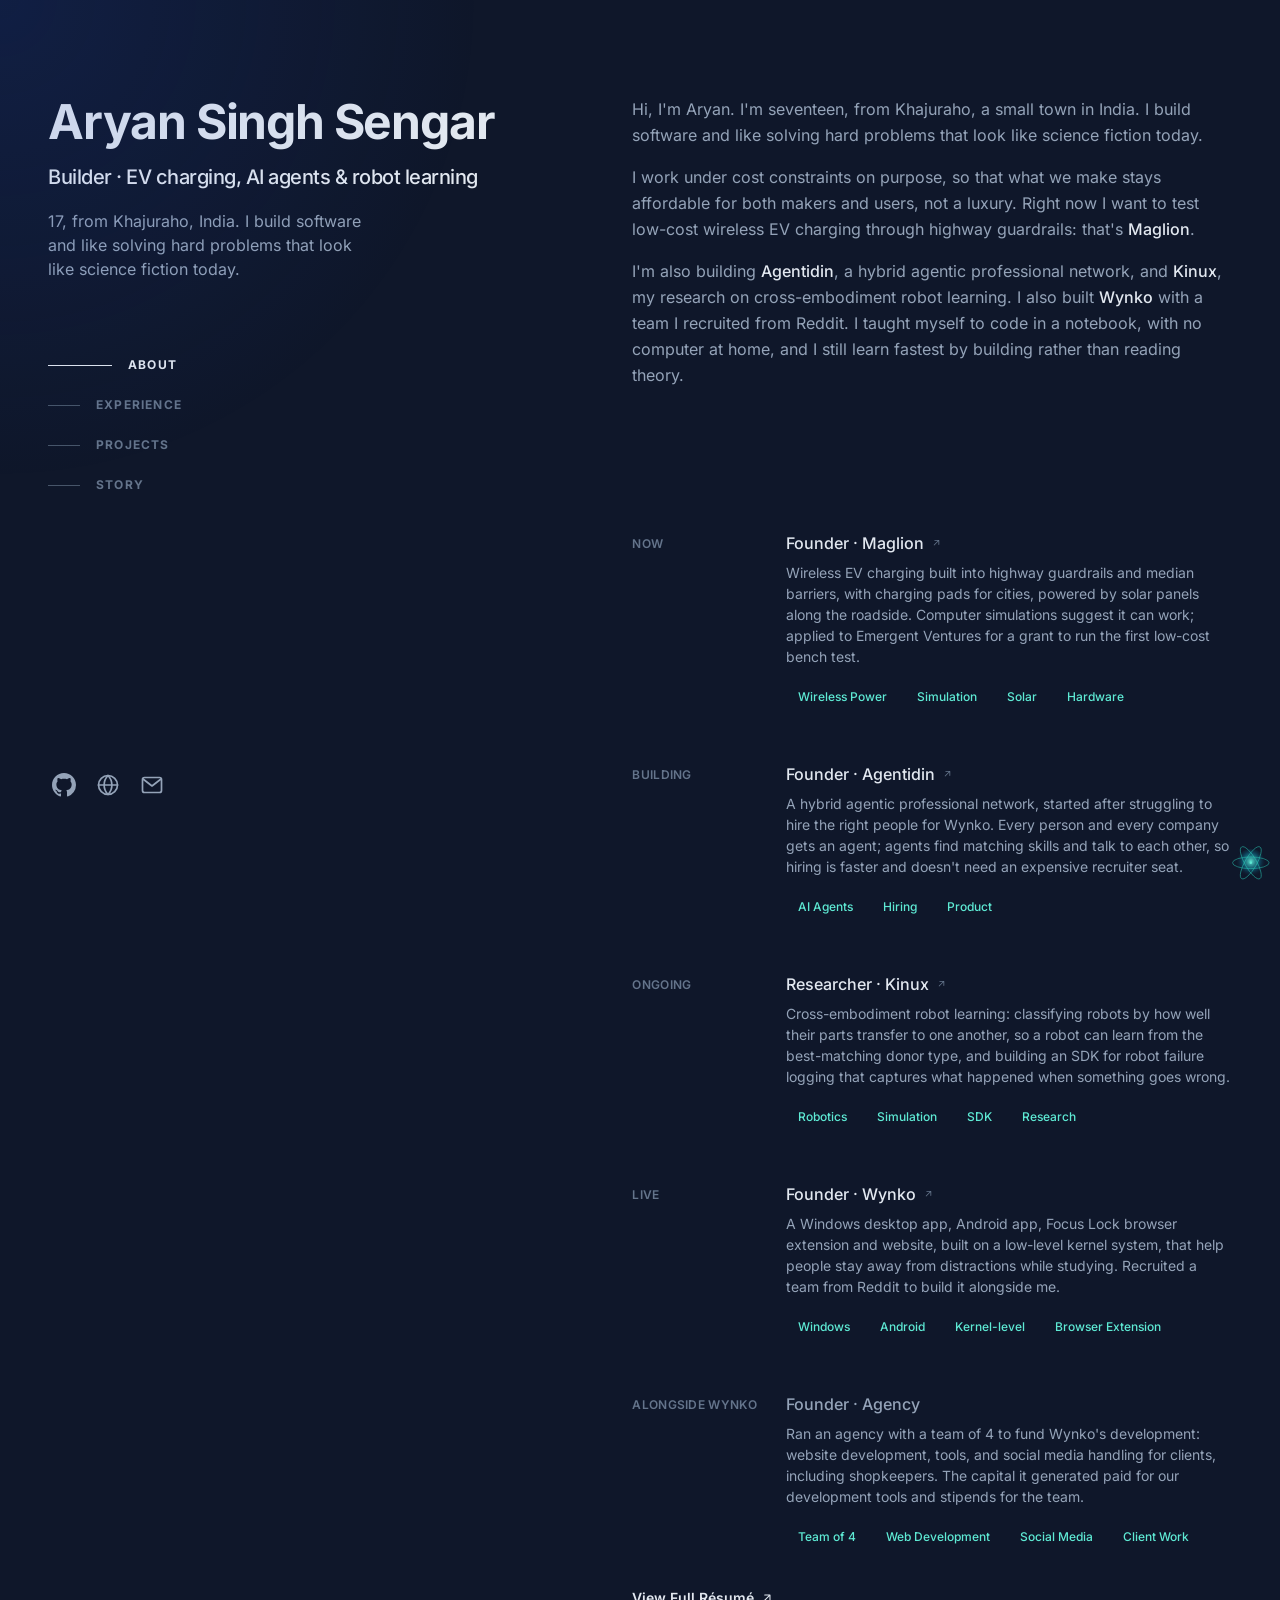
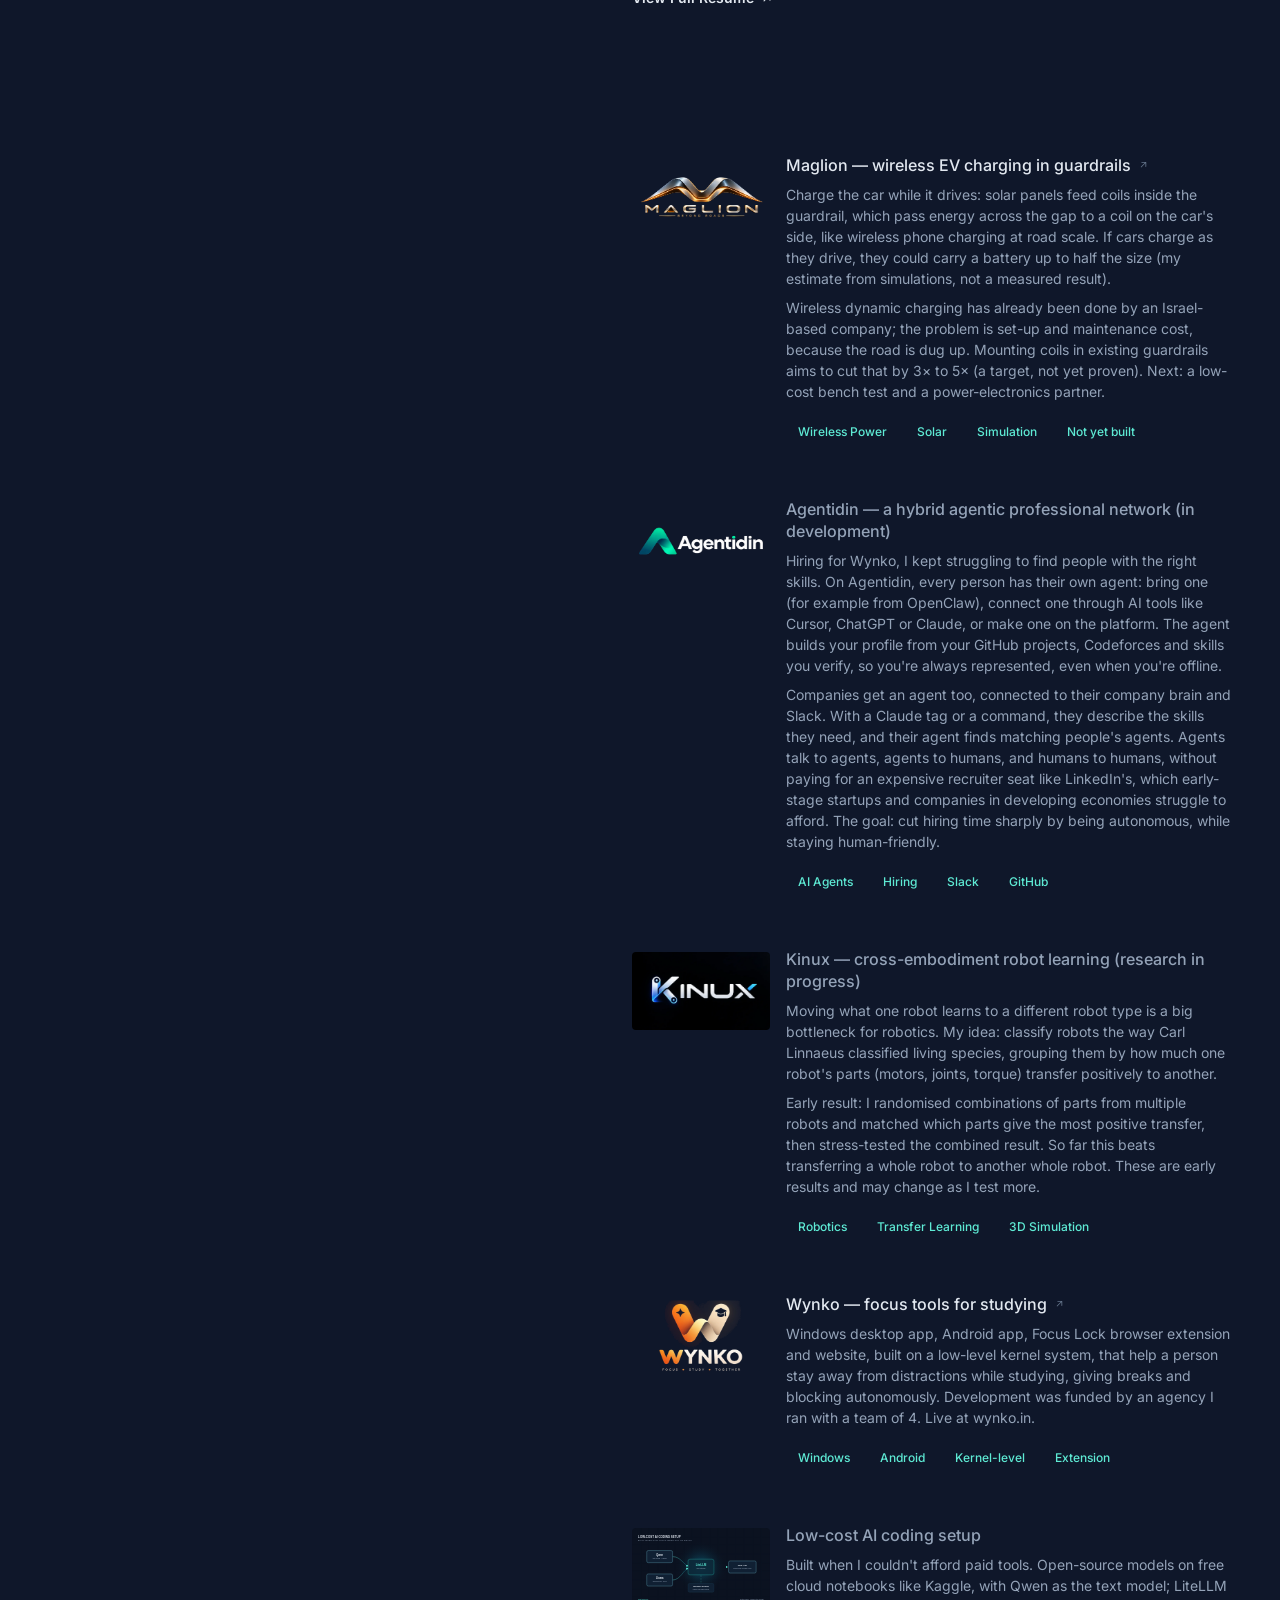
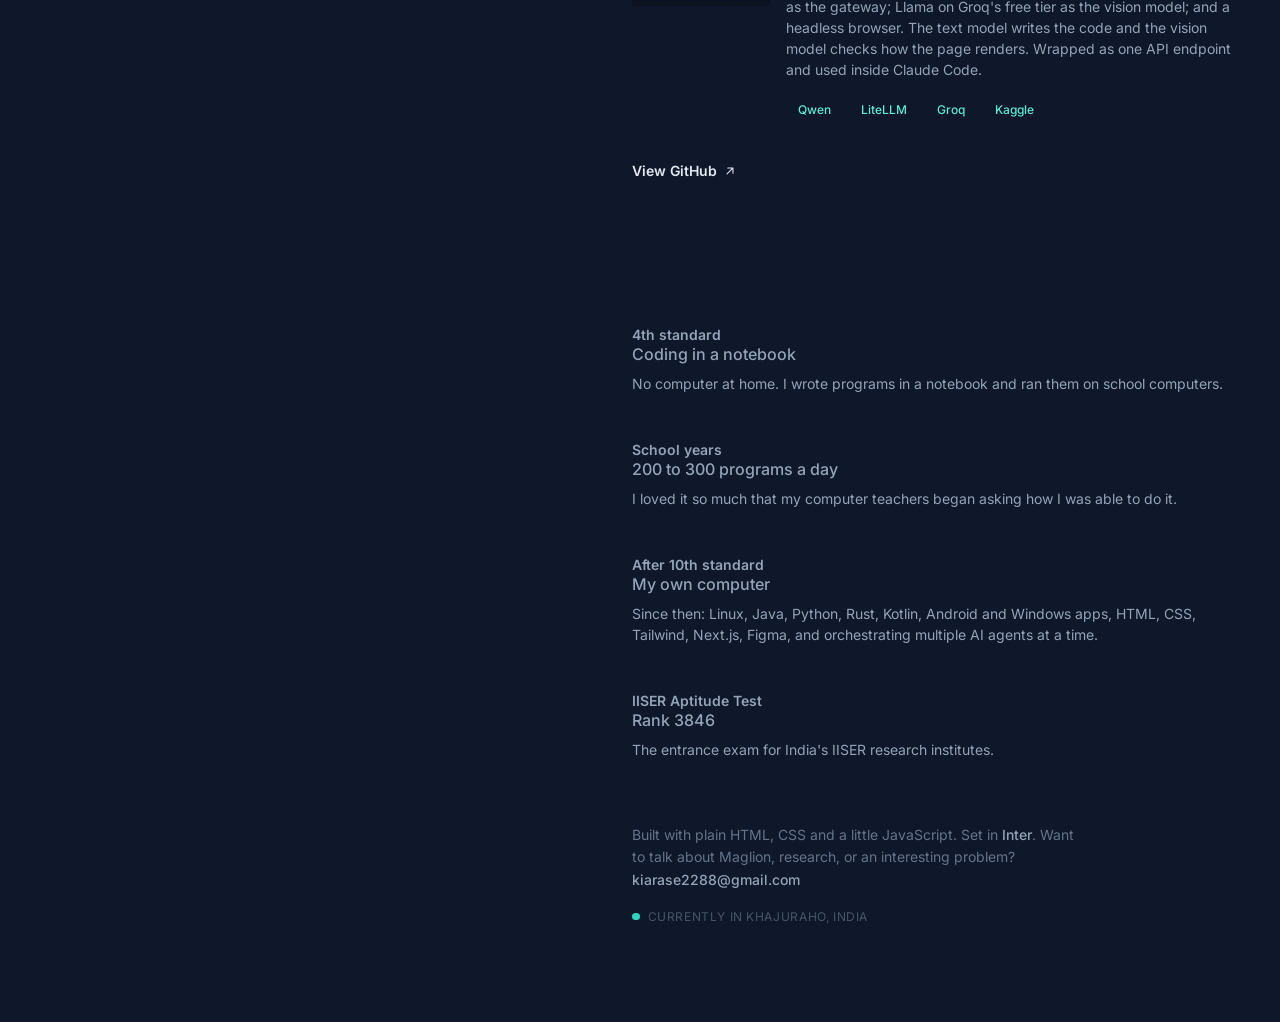
==== commit f3ae4ba0: "Add Agentidin, a hybrid agentic professional network New project and experience entries, logo with t" ====
--- a/index.html
+++ b/index.html
@@ -4,7 +4,7 @@
   <meta charset="utf-8" />
   <meta name="viewport" content="width=device-width, initial-scale=1" />
   <title>Aryan Singh Sengar — Builder</title>
-  <meta name="description" content="Aryan Singh Sengar, 17, from Khajuraho, India. Building Maglion (wireless EV charging in highway guardrails), Wynko, and Kinux (cross-embodiment robot learning)." />
+  <meta name="description" content="Aryan Singh Sengar, 17, from Khajuraho, India. Building Maglion (wireless EV charging in highway guardrails), Agentidin (an agentic professional network), Wynko, and Kinux (cross-embodiment robot learning)." />
   <link rel="canonical" href="https://aryansengar.wynko.in/" />
   <meta name="theme-color" content="#0f172a" />
   <meta property="og:title" content="Aryan Singh Sengar — Builder" />
@@ -27,7 +27,7 @@
       <header class="masthead">
         <div>
           <h1 class="name"><a href="#top" id="top">Aryan Singh Sengar</a></h1>
-          <h2 class="role">Builder · EV charging &amp; robot learning</h2>
+          <h2 class="role">Builder · EV charging, AI agents &amp; robot learning</h2>
           <p class="tagline">
             17, from Khajuraho, India. I build software and like solving hard problems
             that look like science fiction today.
@@ -79,8 +79,9 @@
               EV charging through highway guardrails: that's <a href="#projects">Maglion</a>.
             </p>
             <p>
-              I'm also building <a href="#projects">Kinux</a>, my research on cross-embodiment robot learning, and I
-              built <a href="https://wynko.in" target="_blank" rel="noreferrer noopener">Wynko</a>
+              I'm also building <a href="#projects">Agentidin</a>, a hybrid agentic professional
+              network, and <a href="#projects">Kinux</a>, my research on cross-embodiment robot
+              learning. I also built <a href="https://wynko.in" target="_blank" rel="noreferrer noopener">Wynko</a>
               with a team I recruited from Reddit. I taught myself to code in a notebook, with
               no computer at home, and I still learn fastest by building rather than reading theory.
             </p>
@@ -111,6 +112,30 @@
                       <li>Simulation</li>
                       <li>Solar</li>
                       <li>Hardware</li>
+                    </ul>
+                  </div>
+                </article>
+              </li>
+
+              <li>
+                <article class="entry">
+                  <header class="entry-date">Building</header>
+                  <div class="entry-body">
+                    <h3>
+                      <a class="entry-link" href="#projects">
+                        <span class="entry-title">Founder · <span class="entry-org">Agentidin</span></span>
+                      </a>
+                    </h3>
+                    <p>
+                      A hybrid agentic professional network, started after struggling to hire the right
+                      people for Wynko. Every person and every company gets an agent; agents find matching
+                      skills and talk to each other, so hiring is faster and doesn't need an expensive
+                      recruiter seat.
+                    </p>
+                    <ul class="pills" aria-label="Areas">
+                      <li>AI Agents</li>
+                      <li>Hiring</li>
+                      <li>Product</li>
                     </ul>
                   </div>
                 </article>
@@ -226,6 +251,38 @@
                     </ul>
                   </div>
                   <img class="project-thumb logo-thumb" src="assets/img/maglion-logo.webp" alt="Maglion logo: Beyond Roads" width="1600" height="900" />
+                </article>
+              </li>
+
+              <li>
+                <article class="project">
+                  <div class="project-body">
+                    <h3>
+                      <span class="entry-title">Agentidin — a hybrid agentic professional network (in development)</span>
+                    </h3>
+                    <p>
+                      Hiring for Wynko, I kept struggling to find people with the right skills. On Agentidin,
+                      every person has their own agent: bring one (for example from OpenClaw), connect one
+                      through AI tools like Cursor, ChatGPT or Claude, or make one on the platform. The agent
+                      builds your profile from your GitHub projects, Codeforces and skills you verify, so
+                      you're always represented, even when you're offline.
+                    </p>
+                    <p>
+                      Companies get an agent too, connected to their company brain and Slack. With a Claude
+                      tag or a command, they describe the skills they need, and their agent finds matching
+                      people's agents. Agents talk to agents, agents to humans, and humans to humans, without
+                      paying for an expensive recruiter seat like LinkedIn's, which early-stage startups and
+                      companies in developing economies struggle to afford. The goal: cut hiring time sharply
+                      by being autonomous, while staying human-friendly.
+                    </p>
+                    <ul class="pills" aria-label="Areas">
+                      <li>AI Agents</li>
+                      <li>Hiring</li>
+                      <li>Slack</li>
+                      <li>GitHub</li>
+                    </ul>
+                  </div>
+                  <img class="project-thumb logo-thumb" src="assets/img/agentidin-logo.webp" alt="Agentidin logo" width="1600" height="900" loading="lazy" decoding="async" />
                 </article>
               </li>
 
@@ -408,7 +465,7 @@
         <li><span>4th std</span><p>Programs written in a notebook, run on school computers.</p></li>
         <li><span>School</span><p>200 to 300 programs a day, until teachers asked how.</p></li>
         <li><span>10th std+</span><p>My own computer. Wynko, and an agency with a team of 4 to fund it.</p></li>
-        <li><span>Now</span><p>Maglion and Kinux. This page. You are here.</p></li>
+        <li><span>Now</span><p>Maglion, Agentidin and Kinux. You are here.</p></li>
       </ol>
       <div class="dialog-actions">
         <button class="btn btn-primary" type="button" id="retro-toggle" aria-pressed="false">Engage CRT mode</button>
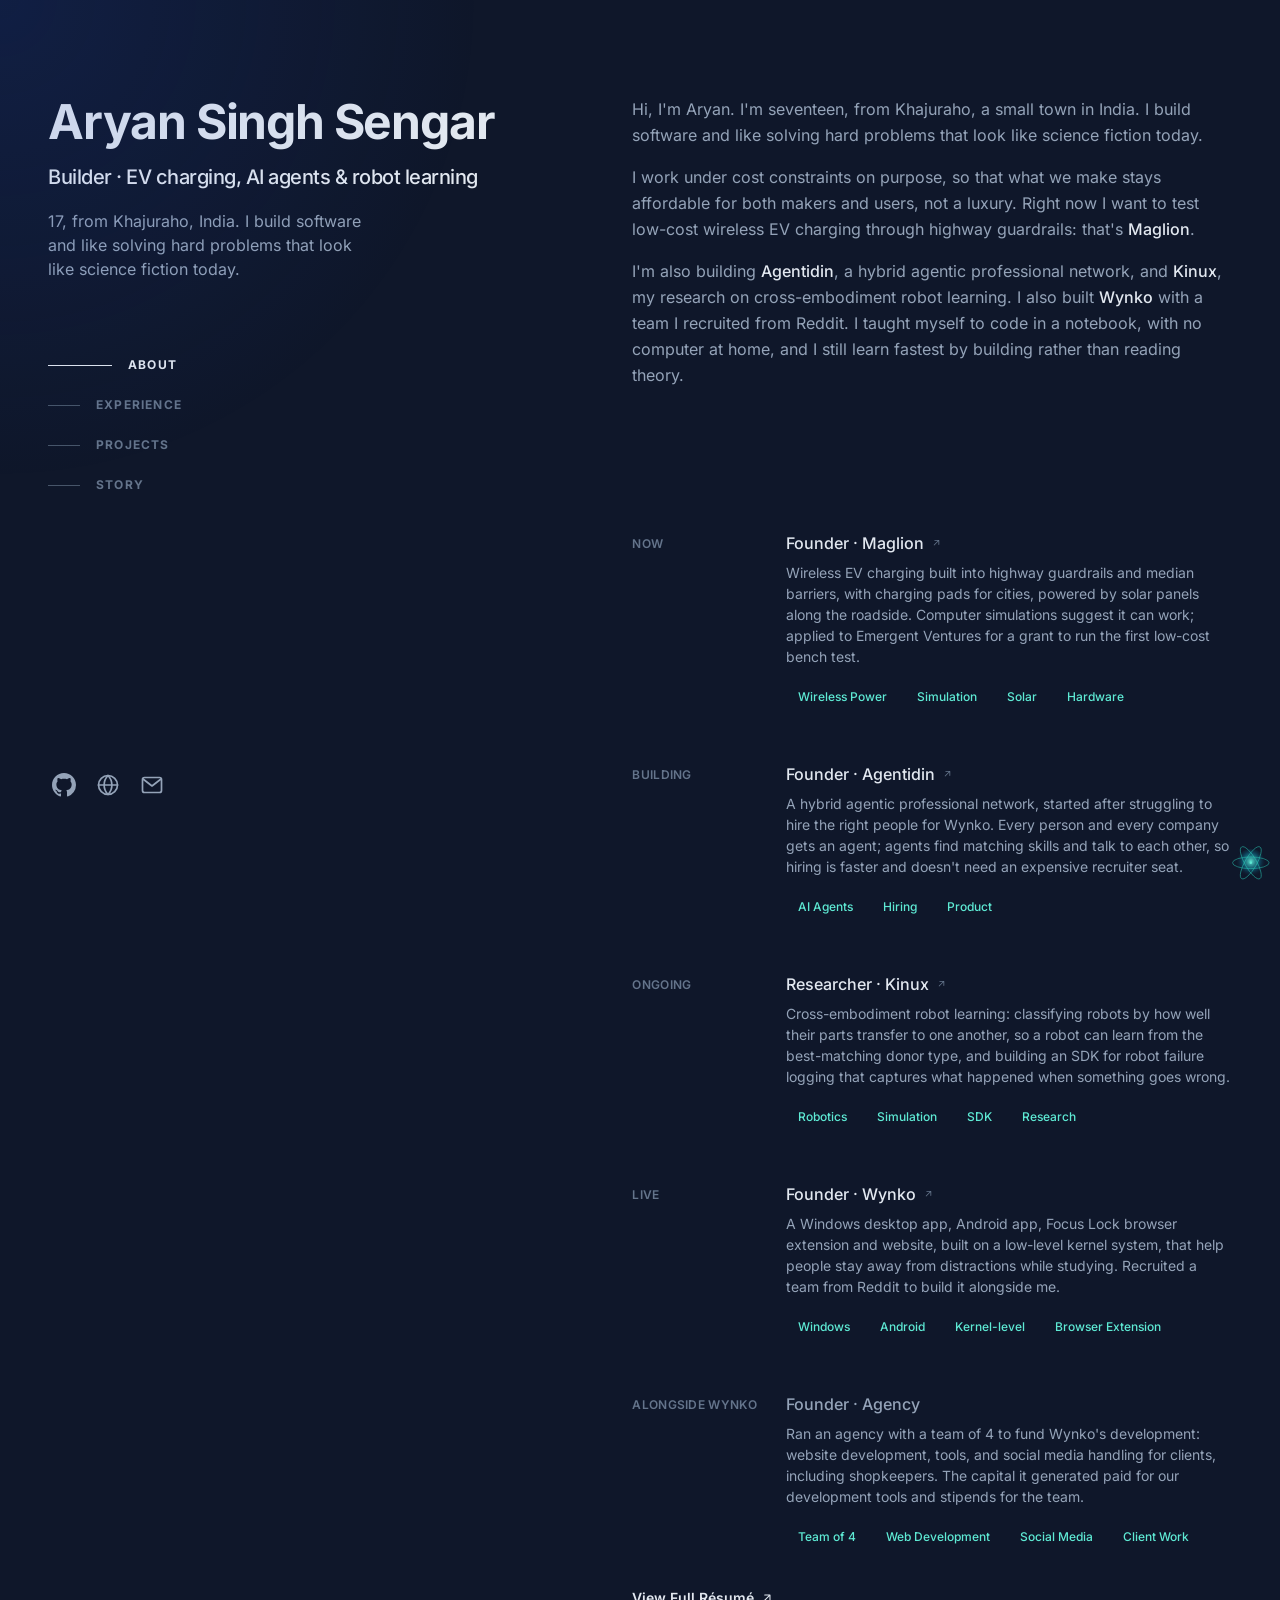
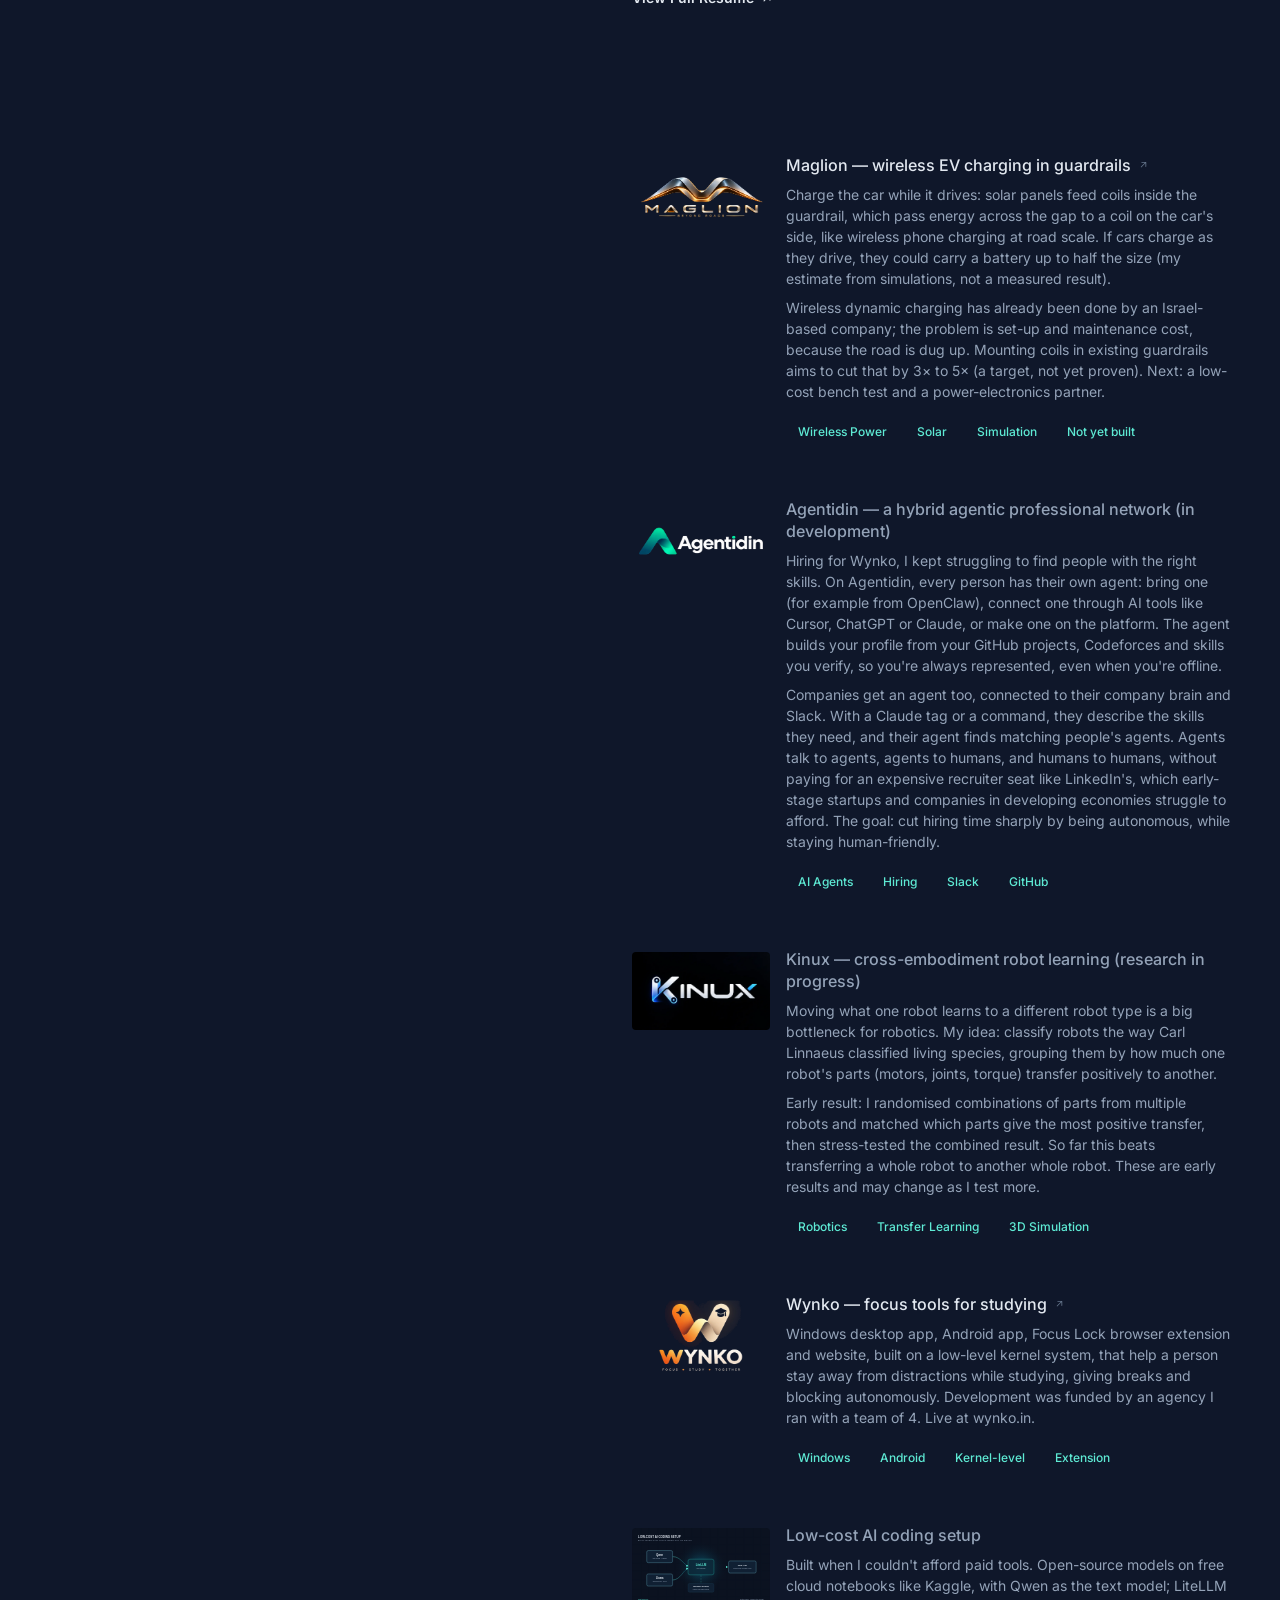
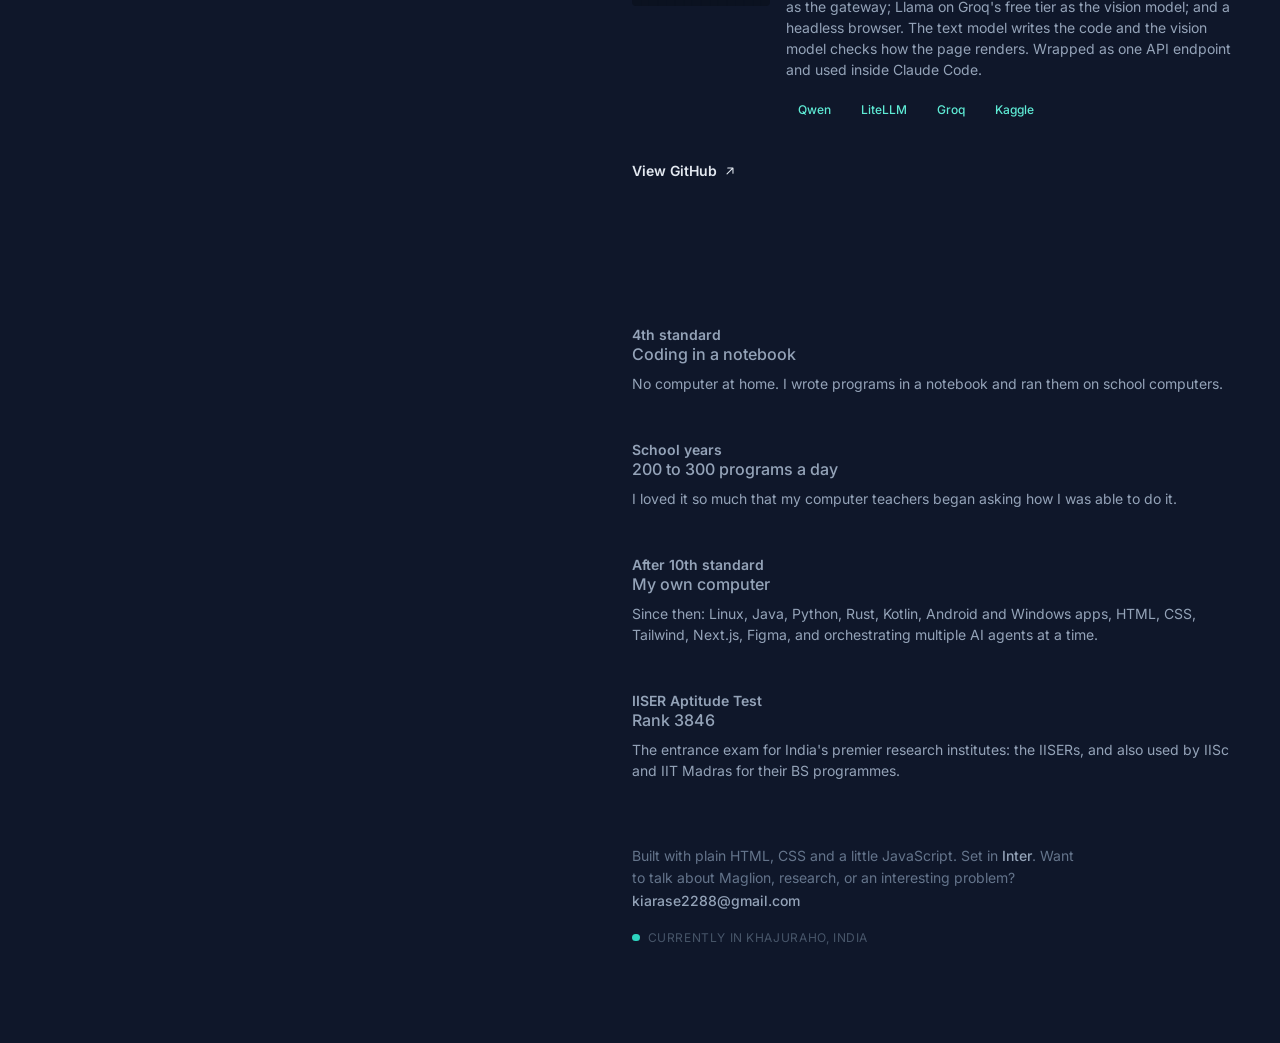
==== commit 62bc4c8d: "Describe IAT as entrance exam for premier research institutes Co-Authored-By: Claude Opus 5.5 <norep" ====
--- a/index.html
+++ b/index.html
@@ -407,7 +407,7 @@
                   <div class="note-body">
                     <p class="note-year">IISER Aptitude Test</p>
                     <h3><span class="entry-title">Rank 3846</span></h3>
-                    <p>The entrance exam for India's IISER research institutes.</p>
+                    <p>The entrance exam for India's premier research institutes: the IISERs, and also used by IISc and IIT Madras for their BS programmes.</p>
                   </div>
                 </article>
               </li>
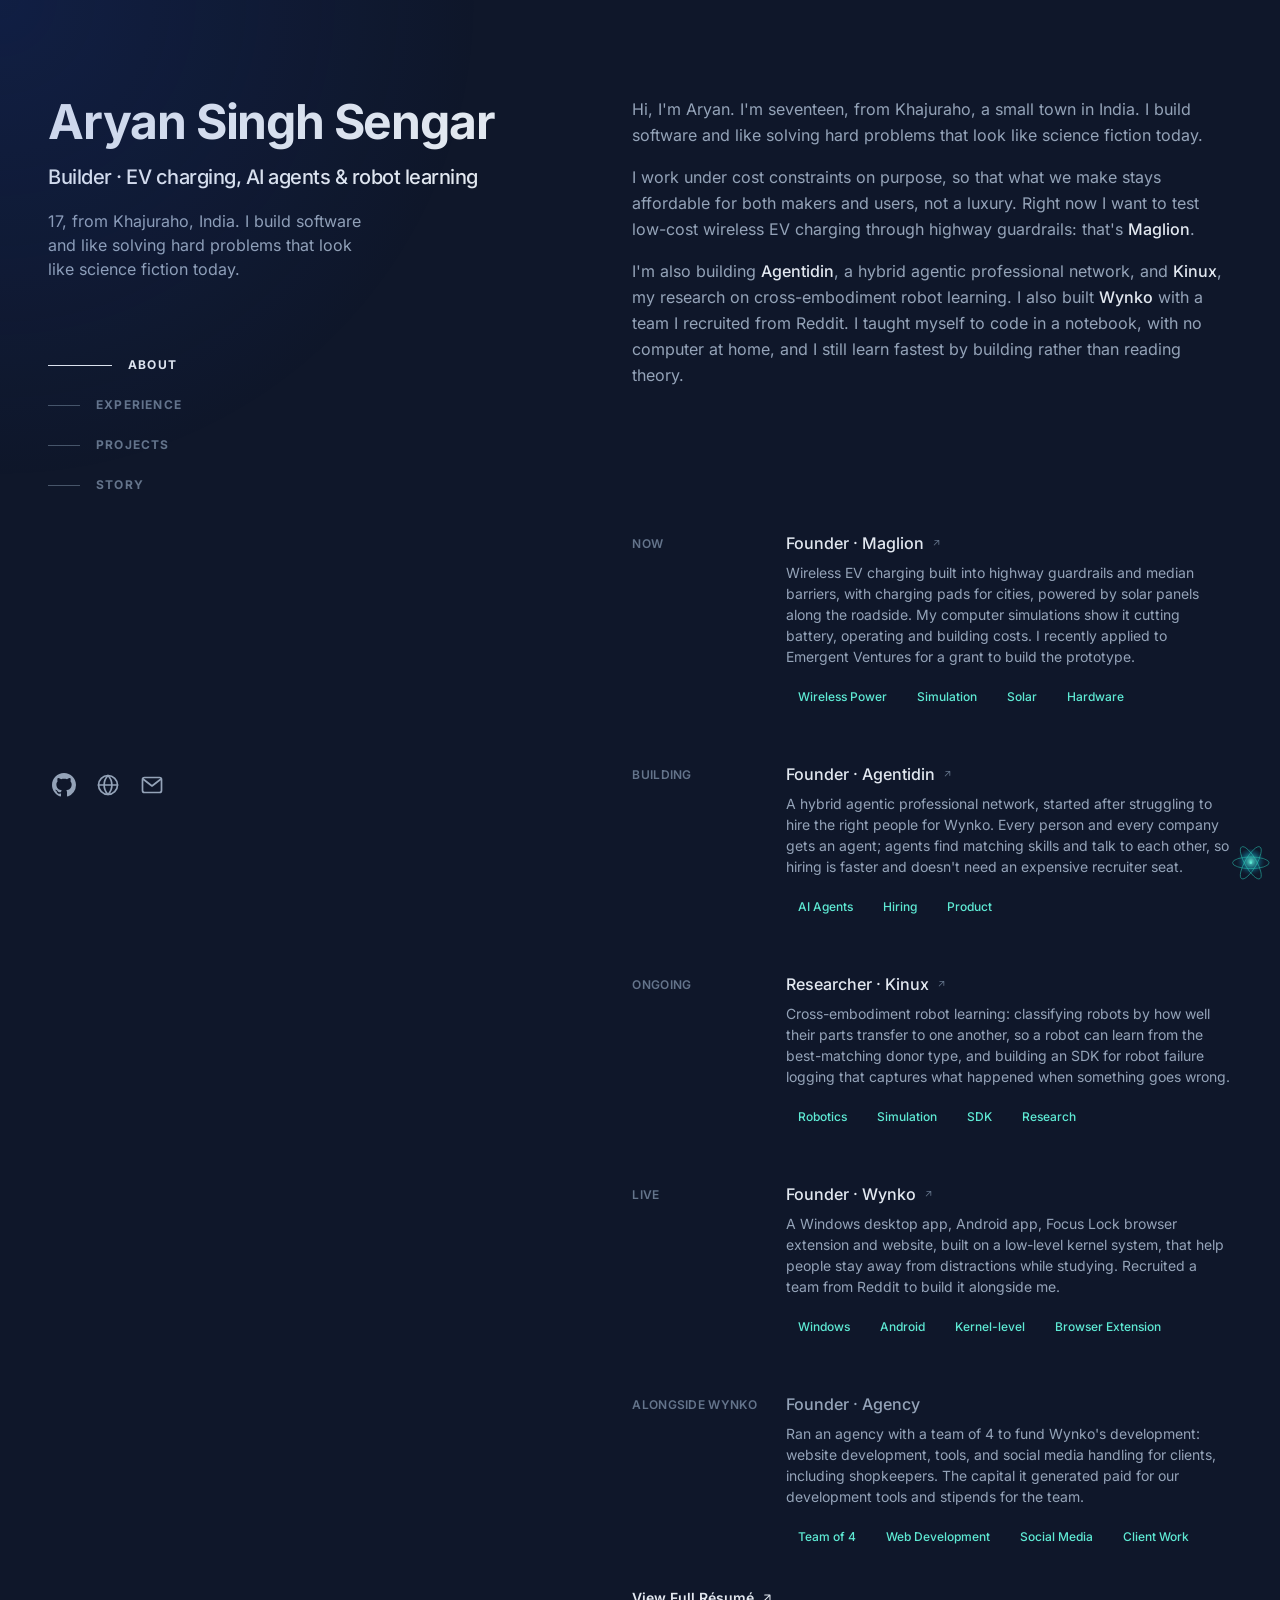
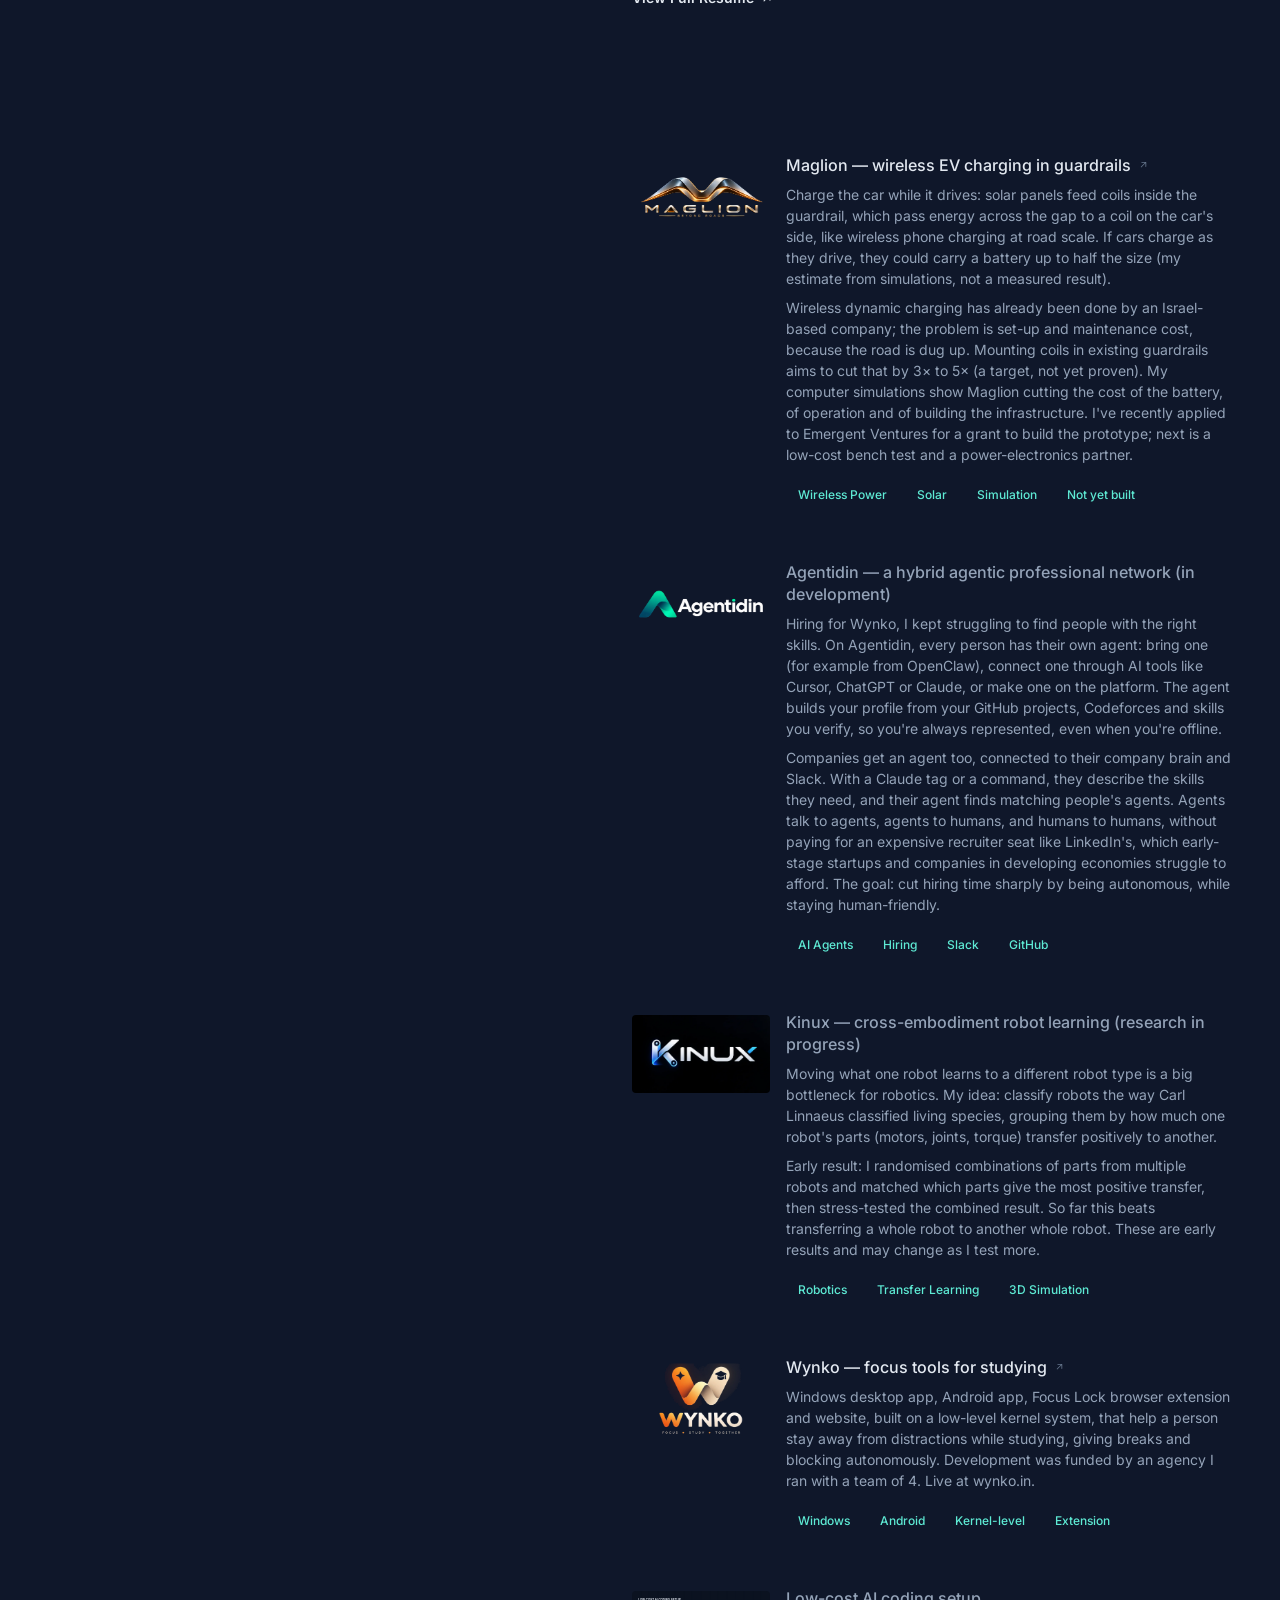
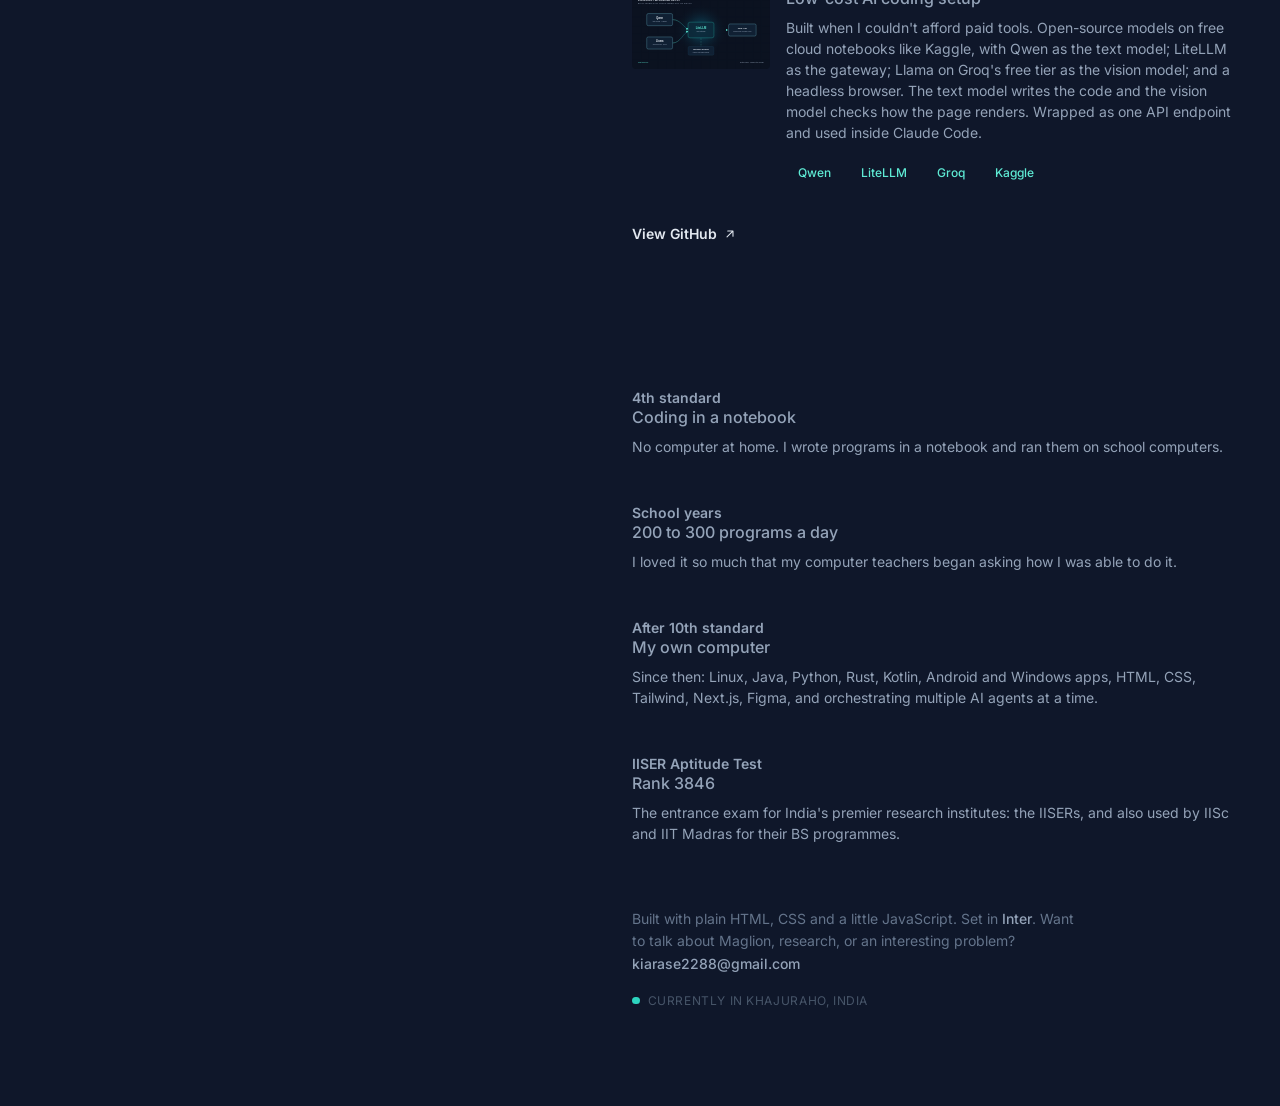
==== commit 431bc291: "Maglion: simulations show lower battery, operating and building costs; EV grant applied for prototyp" ====
--- a/index.html
+++ b/index.html
@@ -103,9 +103,9 @@
                     </h3>
                     <p>
                       Wireless EV charging built into highway guardrails and median barriers, with
-                      charging pads for cities, powered by solar panels along the roadside. Computer
-                      simulations suggest it can work; applied to Emergent Ventures for a grant to
-                      run the first low-cost bench test.
+                      charging pads for cities, powered by solar panels along the roadside. My computer
+                      simulations show it cutting battery, operating and building costs. I recently
+                      applied to Emergent Ventures for a grant to build the prototype.
                     </p>
                     <ul class="pills" aria-label="Areas">
                       <li>Wireless Power</li>
@@ -241,7 +241,10 @@
                       Wireless dynamic charging has already been done by an Israel-based company; the
                       problem is set-up and maintenance cost, because the road is dug up. Mounting coils
                       in existing guardrails aims to cut that by 3× to 5× (a target, not yet proven).
-                      Next: a low-cost bench test and a power-electronics partner.
+                      My computer simulations show Maglion cutting the cost of the battery, of operation
+                      and of building the infrastructure. I've recently applied to Emergent Ventures for a
+                      grant to build the prototype; next is a low-cost bench test and a power-electronics
+                      partner.
                     </p>
                     <ul class="pills" aria-label="Areas">
                       <li>Wireless Power</li>
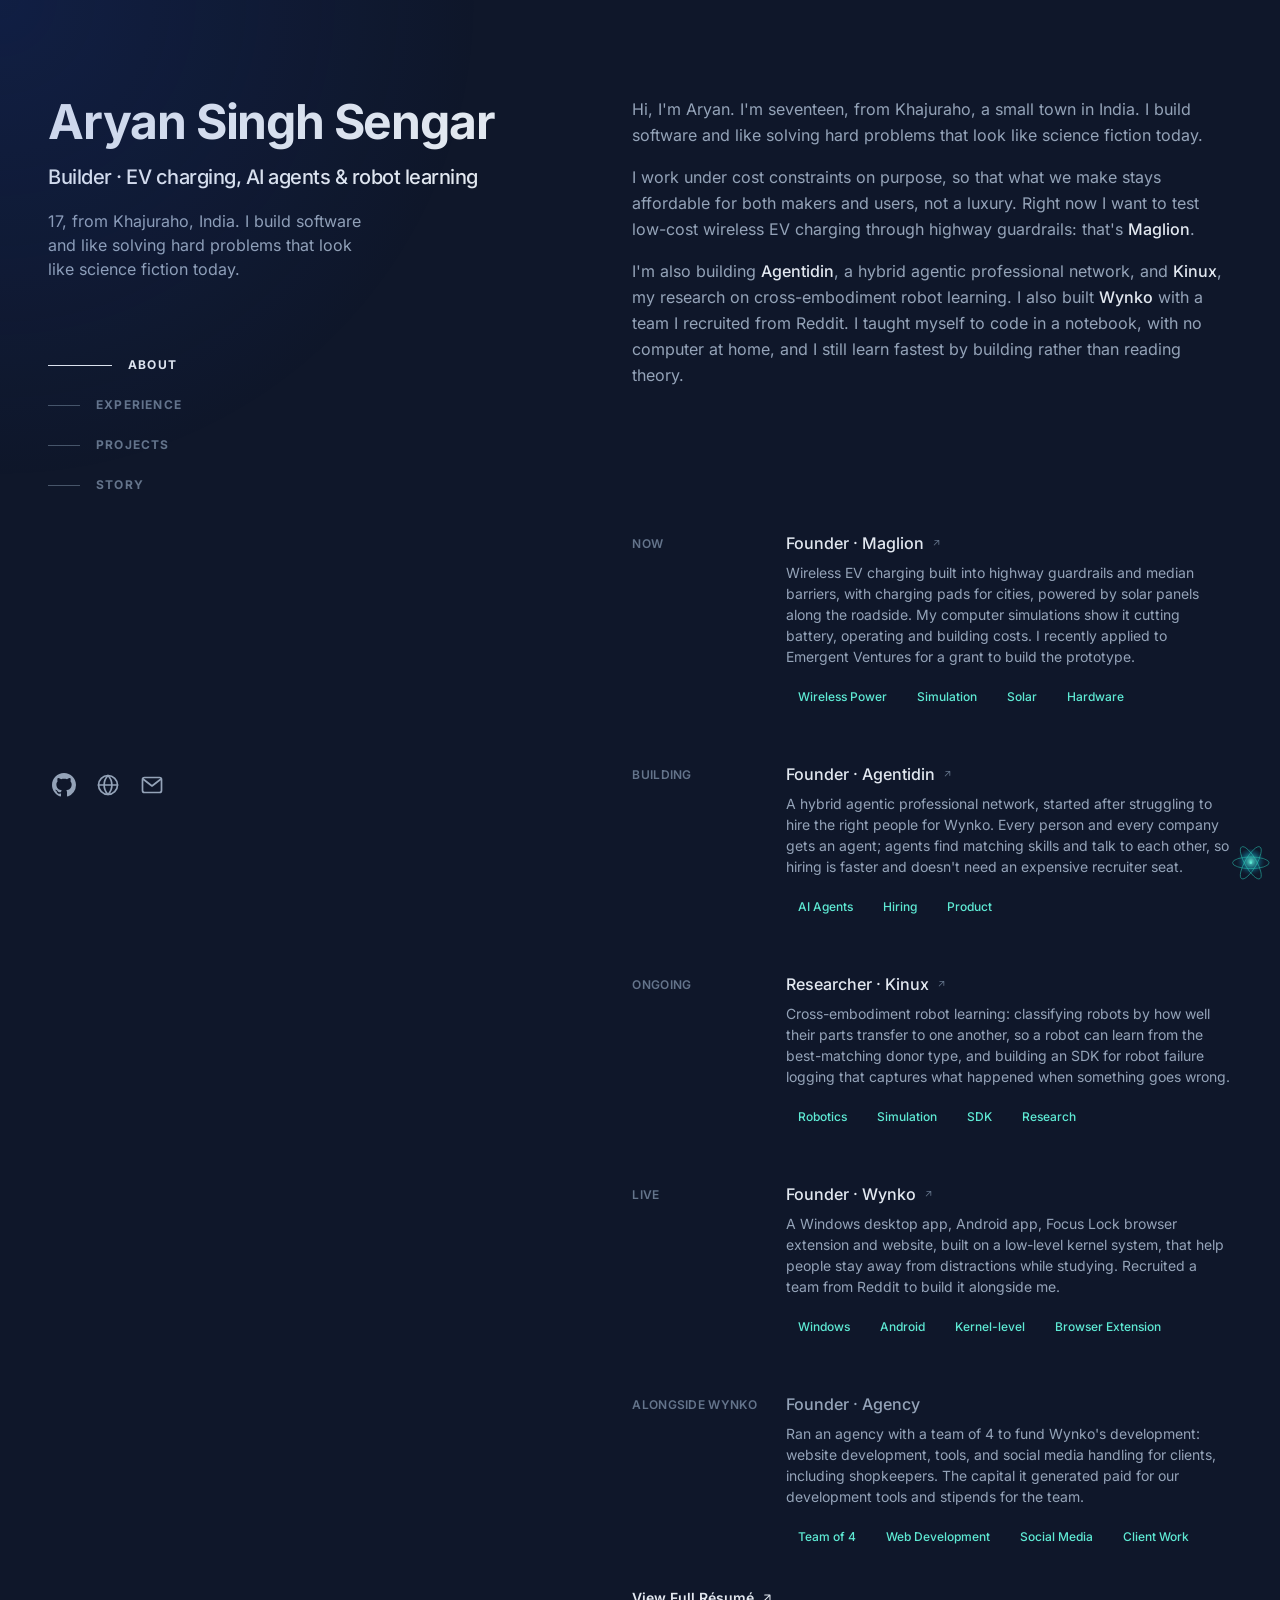
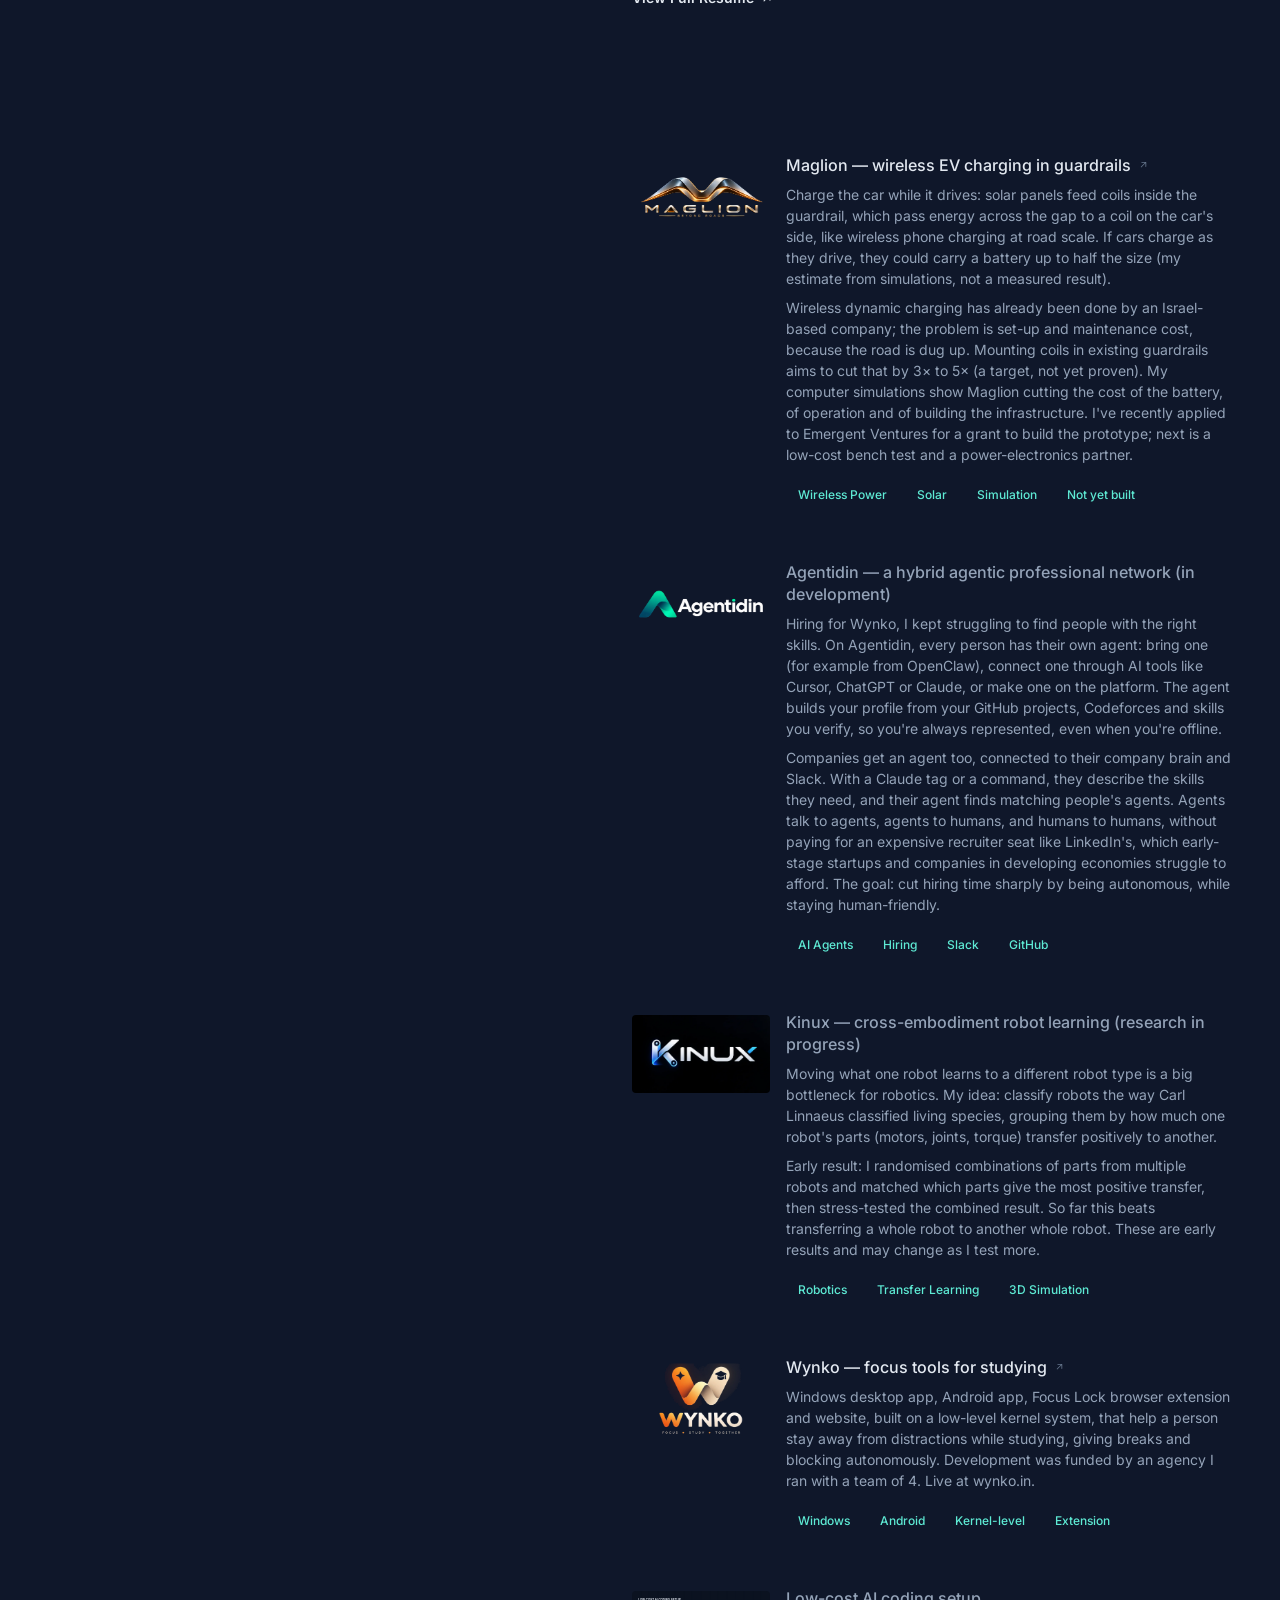
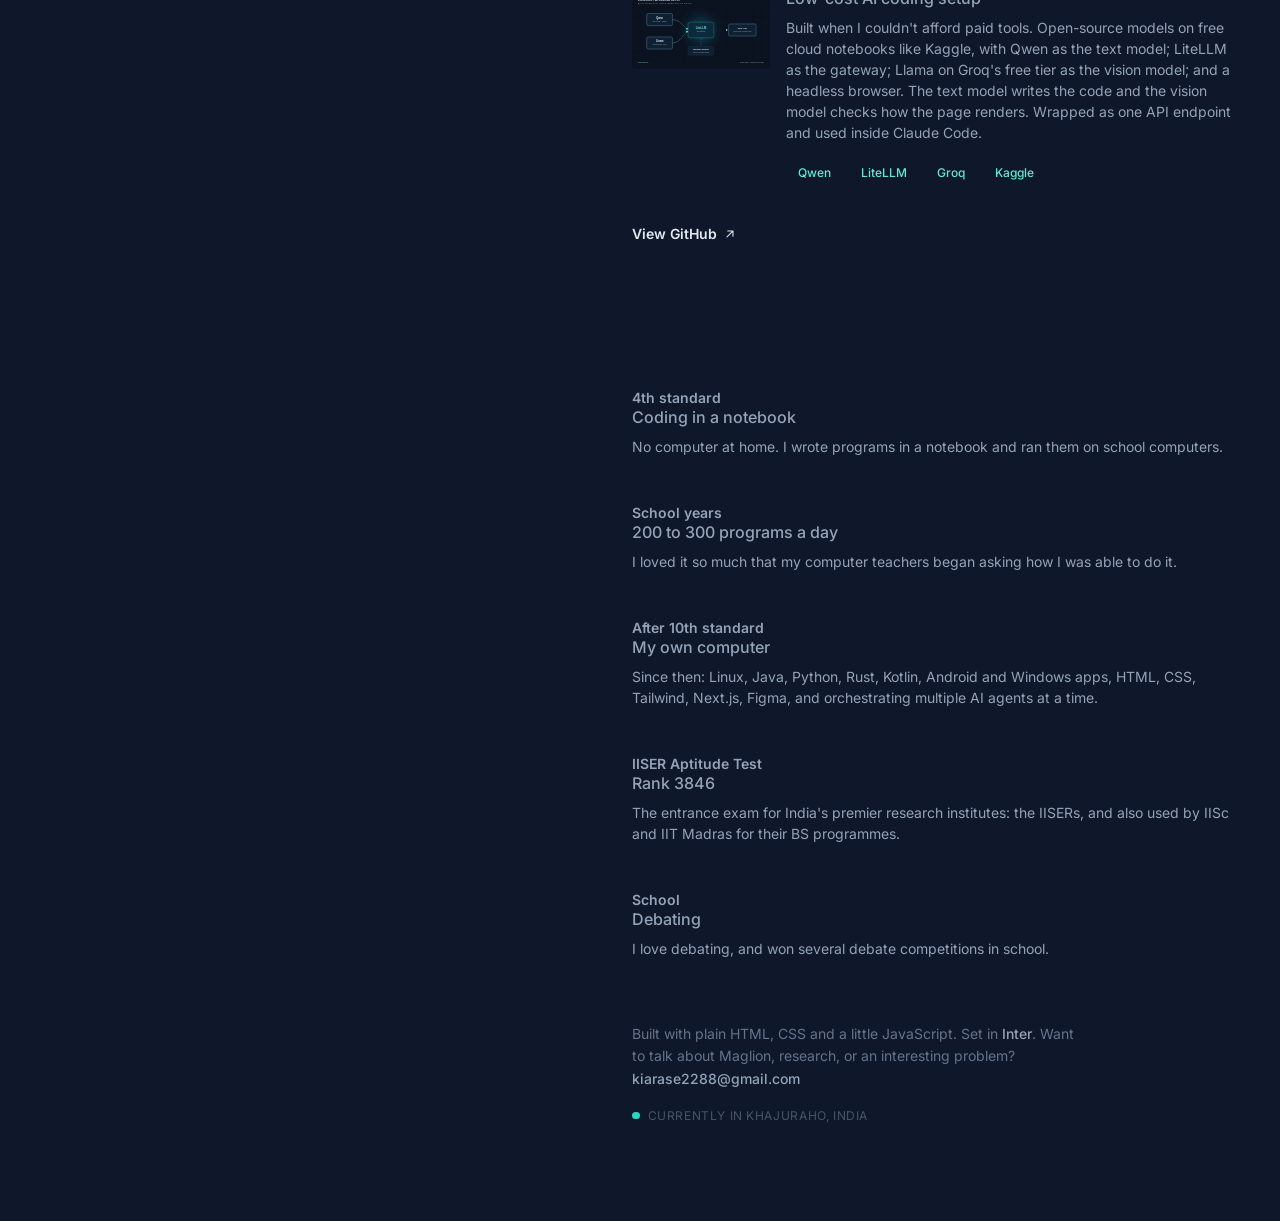
==== commit 9b15f441: "Add debating wins to Story and resume Co-Authored-By: Claude Opus 5.5 <noreply@anthropic.com> Claude" ====
--- a/index.html
+++ b/index.html
@@ -411,6 +411,15 @@
                     <p class="note-year">IISER Aptitude Test</p>
                     <h3><span class="entry-title">Rank 3846</span></h3>
                     <p>The entrance exam for India's premier research institutes: the IISERs, and also used by IISc and IIT Madras for their BS programmes.</p>
+                  </div>
+                </article>
+              </li>
+              <li>
+                <article class="note no-thumb">
+                  <div class="note-body">
+                    <p class="note-year">School</p>
+                    <h3><span class="entry-title">Debating</span></h3>
+                    <p>I love debating, and won several debate competitions in school.</p>
                   </div>
                 </article>
               </li>
